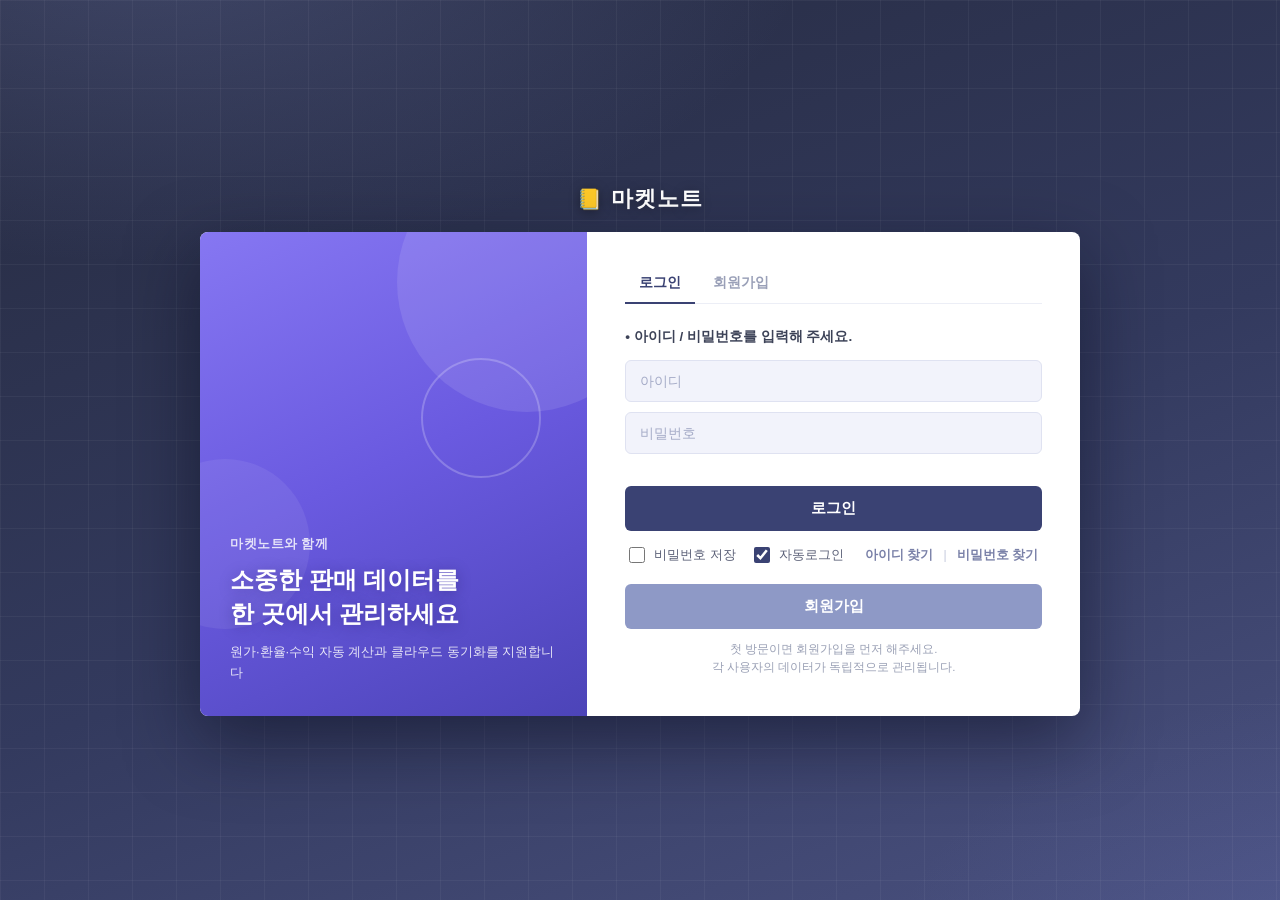
==== index.html @ 2ce8c809 "design" ====
<!DOCTYPE html>
<html lang="ko" data-page-node-id="ZQ2ZC2sznBDTqWMZyW7B3B">
<head data-page-node-id="mxQhY9oW5M2GOIPa2a64fN">
<meta charset="UTF-8" data-page-node-id="0v7MUq6cu8WHig6S7IopkI" />
<meta name="viewport" content="width=device-width, initial-scale=1.0" data-page-node-id="wFxr1AGkyZmHjtTdDDCerX" />
<meta http-equiv="Cache-Control" content="no-cache, no-store, must-revalidate" data-page-node-id="K35sEYmCVxrzssW1EXlL3O" />
<meta http-equiv="Pragma" content="no-cache" data-page-node-id="aBznbCrJpTBxaoHFnDPARS" />
<meta http-equiv="Expires" content="0" data-page-node-id="PNsrYHymvL1FYHz4edykXU" />
<title>마켓노트</title>
<link rel="icon" type="image/x-icon" href="favicon.ico?v=40" data-page-node-id="HVSgft44np93BhsjlEuhKN" />
<link rel="icon" type="image/png" sizes="32x32" href="favicon-32.png?v=40" data-page-node-id="X2STdLiyThz84iKu2xQ686" />
<link rel="icon" type="image/png" sizes="16x16" href="favicon-16.png?v=40" data-page-node-id="UD98W6nXIUmDHCYrpfHZq1" />
<link rel="apple-touch-icon" href="apple-touch-icon.png?v=40" data-page-node-id="KNtpu1cUJDw8F4L6KJoWU2" />
<link rel="stylesheet" href="css/base.css?v=46" data-page-node-id="VOoeeX6qVHClaG1wG2rrwB" />
<link rel="stylesheet" href="css/card-features.css?v=42" data-page-node-id="aYxDRztzOf4hUrnRj9F6yv" />
<link rel="stylesheet" href="css/auth.css?v=41" data-page-node-id="F60zfZG0WJIiHyWgzpHn1S" />
</head>
<body class="app-hidden" data-page-node-id="wASRtpXfzaFArHBFrLer7W">

<!-- 인증 오버레이 (로그인/회원가입) -->
<div id="auth-overlay" class="auth-overlay" data-page-node-id="uELeiLLh8MXaTkXsU7C2LA">
  <div class="auth-brand" data-page-node-id="zn7bZaOkLlW8PMajAX7YRn"><span class="auth-brand-icon" data-page-node-id="51LHaB7fLVB7vzEBFawtat">📒</span>마켓노트</div>
  <div class="auth-card" id="auth-card" data-page-node-id="gxMF6V9dUw3M6U2S2saeT7">
    <!-- 좌측 비주얼 패널 (장식용) -->
    <div class="auth-visual" aria-hidden="true" data-page-node-id="E1bxxCbDmavFVw4wpEjjPK">
      <div class="auth-visual-ring" data-page-node-id="ou2CkFvDovDApEeWAif8JI"></div>
      <div class="auth-visual-copy" data-page-node-id="bhCFEZymQ1H9QUeJtFjF7z">
        <p class="auth-visual-kicker" data-page-node-id="pd7D9HO2hI85C8E81molA3">마켓노트와 함께</p>
        <p class="auth-visual-title" data-page-node-id="83adwMwb56FJXMpXcYX55v">소중한 판매 데이터를<br  data-page-node-id="UJqaBTvyE2rA1ZBFPkXYYo"/>한 곳에서 관리하세요</p>
        <p class="auth-visual-sub" data-page-node-id="g6ZUbNSDGYrZzXlpu83Svv">원가·환율·수익 자동 계산과 클라우드 동기화를 지원합니다</p>
      </div>
    </div>
    <!-- 우측 폼 패널 -->
    <div class="auth-panel" data-page-node-id="50f0AzEnZEt8mqcSuTHvjE">
    <div class="auth-tabs" data-page-node-id="GKaOYteUFgSDVYka3MZRH7">
      <button type="button" class="auth-tab active" data-mode="login" data-page-node-id="RwwdNWSkacmPYvDsC8XgSB">로그인</button>
      <button type="button" class="auth-tab" data-mode="register" data-page-node-id="WNDvsFiWEDKQldzUE8hZT2">회원가입</button>
    </div>

    <!-- 회원가입 3단계 스텝퍼 -->
    <div class="auth-stepper hidden" id="auth-stepper" data-page-node-id="HIl0YwB2v03NHJzP1FdfLv">
      <div class="stepper-item" data-step="1" data-page-node-id="sHPEq4aLD30ZR683IVM7jW">
        <div class="stepper-circle" data-page-node-id="XTxDhg63ltoPEXjVDoBkGO">1</div>
        <div class="stepper-label" data-page-node-id="DkvEsKbcwGxwsiApQZSEXE">약관동의</div>
      </div>
      <div class="stepper-arrow" data-page-node-id="AZ1OYLVHCEUVZBP0cinPYp">›</div>
      <div class="stepper-item" data-step="2" data-page-node-id="BH7Uog0kCkoTzlKLATU5Xd">
        <div class="stepper-circle" data-page-node-id="zVlEbLDw9dRCgG5usfQlRo">2</div>
        <div class="stepper-label" data-page-node-id="AKqEZfzm2lzmpRiRNi1PDY">회원정보</div>
      </div>
      <div class="stepper-arrow" data-page-node-id="8EsMe9FMduJh7ctJxztd33">›</div>
      <div class="stepper-item" data-step="3" data-page-node-id="BfZ29DIfT6F5t1NcX8ltGl">
        <div class="stepper-circle" data-page-node-id="QYYRqiuXaifokYKDs6JThH">3</div>
        <div class="stepper-label" data-page-node-id="YxA7KTmNnTgM5IMCkKb3ng">가입완료</div>
      </div>
    </div>

    <form id="auth-form" data-page-node-id="HlK2KW58d6GftA50Wn53E6">
      <!-- ====== Login: 로그인 폼 (로그인 모드 전용) ====== -->
      <div class="auth-step" id="auth-login-step" data-page-node-id="LaGU94vTlxhtIjzkh3Vow0">
        <p class="auth-headline" data-page-node-id="SFbckLiPROmeX06kO5LOt2">• 아이디 / 비밀번호를 입력해 주세요.</p>
        <div class="auth-field" data-page-node-id="O4iEctbll7sSZ65jExcuol">
          <label for="auth-username" data-page-node-id="zXH0U2YQka4y1R1qBw3weY">아이디</label>
          <input type="text" id="auth-username" placeholder="아이디" autocomplete="username" data-page-node-id="DMY2I7rZkE2IwOPjm1ig0e" />
        </div>
        <div class="auth-field" data-page-node-id="DUvS279ysIsj4Dihju5C8I">
          <label for="auth-password" data-page-node-id="4B9lWsJBGSERGVkWV6QQTX">비밀번호</label>
          <input type="password" id="auth-password" placeholder="비밀번호" autocomplete="current-password" data-page-node-id="lNyB1AoIrA7gRZ47pafWJS" />
        </div>
        <p class="auth-error" id="auth-error" data-page-node-id="n67pKSDZjSN2QP44tmNxam"></p>
        <button type="submit" class="btn-auth-submit" id="auth-submit" data-page-node-id="RvoDQaY6mm9a4tbFpMmPEo">로그인</button>
        <div class="auth-options-row" data-page-node-id="AF6wE9LayDzqCoOwxxNhlW">
          <div class="auth-options" id="auth-options" data-page-node-id="oE6xecE8pg0B5OogbFYYWv">
            <label class="auth-checkbox" data-page-node-id="xf64QY2JRxHCyDWutAuffh">
              <input type="checkbox" id="auth-save-pw" data-page-node-id="mdXaqwiO3MkFLGKh9S2apx" />
              <span data-page-node-id="XuyrPv2QFs8SZ1Y1HhaQBR">비밀번호 저장</span>
            </label>
            <label class="auth-checkbox" data-page-node-id="TgvPmYbkj9gUcBW3EZB5Zo">
              <input type="checkbox" id="auth-auto-login" data-page-node-id="GMW3jgNXtuQ9Qro1QVWpQJ" />
              <span data-page-node-id="TBDgYXKSBc3j4SRnVohkqN">자동로그인</span>
            </label>
          </div>
          <div class="auth-links" id="auth-links" data-page-node-id="11Q9UMmUXLP1LsExMPaDPD">
            <button type="button" class="auth-link" id="link-find-id" data-page-node-id="xdaEeQyMeuqCL9io9k6U6n">아이디 찾기</button>
            <span class="auth-link-sep" data-page-node-id="cCdIxhebFCDUGaf2vga45Z">|</span>
            <button type="button" class="auth-link" id="link-find-pw" data-page-node-id="Q3g8WjMQlMqxHks0bTf0Kh">비밀번호 찾기</button>
          </div>
        </div>
        <button type="button" class="btn-signup" id="auth-goto-register" data-page-node-id="RsGR0wZc4C8tWfHS83U3pB">회원가입</button>
        <p class="auth-hint" data-page-node-id="1cqrtSJvnk1ZA65D4MfATu">첫 방문이면 회원가입을 먼저 해주세요.<br  data-page-node-id="22p1aBmGhHfY23PD6OZN3i"/>각 사용자의 데이터가 독립적으로 관리됩니다.</p>
      </div>

      <!-- ====== Step 1: 약관 동의 (회원가입 모드 전용) ====== -->
      <div class="auth-step hidden" id="auth-step-1" data-page-node-id="GWr6E1BsHLPCIYl7Cctpre">
        <!-- 전체 동의 -->
        <label class="terms-row terms-all" data-page-node-id="xLUCU7cRsrLEg1Uhpj9woN">
          <input type="checkbox" id="terms-agree-all" data-page-node-id="JNfl2hZmmwNifGfXlZ82lJ" />
          <span class="terms-title" data-page-node-id="JzQFz9SaIxKdyQJmpoY9Gy"><strong data-page-node-id="FFGeK1af9zOTwjsOwklQ7v">전체 동의</strong></span>
        </label>
        <p class="terms-hint" data-page-node-id="hBJyTt2AmphXm7trUl2u9Y">이용약관 동의(필수), 개인정보수집 및 이용 동의(필수), 마케팅 정보 수신 이용 동의(선택)</p>

        <div class="terms-divider" data-page-node-id="tTWVzJNSkBXGt7ZEpCQVcg"></div>

        <!-- [필수] 서비스 이용약관 -->
        <div class="terms-block" data-page-node-id="LODxXx6zALJAFdBCrOc40k">
          <label class="terms-row" data-page-node-id="b9I3VYFtVTYstkVi7L7LbB">
            <input type="checkbox" class="terms-cb" id="terms-service" data-required="1" data-page-node-id="vxQiNjkjWcokXR0XO3GSFF" />
            <span class="terms-title" data-page-node-id="p8nvNQpipl6GGOZX2y0XKS">[필수] <strong data-page-node-id="IAoMBdKW4UyR4bXOGBSFZB">서비스 이용약관</strong></span>
          </label>
          <div class="terms-box" id="terms-box-service" data-page-node-id="5utgjiCR1CrVpe2ADmyLuy"></div>
        </div>

        <!-- [필수] 개인정보 수집 및 이용 동의 -->
        <div class="terms-block" data-page-node-id="blTpcDinGdeQuhBgk6zrBW">
          <label class="terms-row" data-page-node-id="a7IBnK40ZzjIh0KCMlJ1GI">
            <input type="checkbox" class="terms-cb" id="terms-privacy" data-required="1" data-page-node-id="3wjeLEMgmcKGRpQs4GlDdz" />
            <span class="terms-title" data-page-node-id="iv31YjPvgYRrJpjqwccT9b">[필수] <strong data-page-node-id="aTe3xkZDO3JEGfrvSME4Bg">개인정보 수집 및 이용 동의</strong></span>
          </label>
          <div class="terms-box" id="terms-box-privacy" data-page-node-id="KdPpAwZOJjH1ql6qF47nOm"></div>
        </div>

        <!-- [선택] 마케팅 정보 수신 이용 동의 -->
        <div class="terms-block" data-page-node-id="orxzoIBdPtSNiVBQstz13X">
          <label class="terms-row" data-page-node-id="O0ORtNSHsmrKqwKQjjKgn3">
            <input type="checkbox" class="terms-cb" id="terms-marketing" data-page-node-id="6905cnq0Oj9r8BGRauoA2k" />
            <span class="terms-title" data-page-node-id="gfNpSdIzevSRn2Yb6VWJu4">[선택] <strong data-page-node-id="11GxaKVFnyooAepgLTzHhR">마케팅 정보 수신 이용 동의</strong></span>
          </label>
          <div class="terms-box" id="terms-box-marketing" data-page-node-id="IJ4RAF6ZJNdCK1FeJelyc8"></div>
        </div>

        <p class="auth-error" id="auth-error" data-page-node-id="evcARIos9715CmUqwCYUQ8"></p>
        <div class="step-actions" data-page-node-id="DssL7ycEJ0VcHQePDiMzEU">
          <button type="button" class="btn btn-cancel" id="auth-cancel-step1" data-page-node-id="tNDJM5IhHilYZ3QDA9M1qh">취소</button>
          <button type="button" class="btn btn-confirm" id="auth-next-step" disabled data-page-node-id="VvEpWJ6rdhBmctVEo76eu8">다음</button>
        </div>
      </div>

      <!-- ====== Step 2: 회원 정보 입력 ====== -->
      <div class="auth-step hidden" id="auth-step-2" data-page-node-id="oqfNgBCdOQVAHsBiMeIP0S">
        <div class="auth-field" id="reg-name-field" data-page-node-id="bdOZY3iewGhUQhrlI8XDRs">
          <label for="reg-name" data-page-node-id="jsyHBI2hUV1A6DdX2uPvE1">이름</label>
          <input type="text" id="reg-name" placeholder="실명 입력" autocomplete="name" maxlength="20" data-page-node-id="ZcXegejQ0Aec2Mbv1g4Efy" />
        </div>
        <div class="auth-field" data-page-node-id="I4iI9CIXRsLr3pbK09TkYZ">
          <label for="reg-username" data-page-node-id="Y5ed1pGxWhHmDuE93G9BPf">아이디</label>
          <input type="text" id="reg-username" placeholder="3~20자 영문/숫자" autocomplete="username" data-page-node-id="RDEQz2gyeBpCz7Wddy6gNL" />
        </div>
        <div class="auth-field" data-page-node-id="lDbpjBJ6SNpdToivIv87pz">
          <label for="reg-password" data-page-node-id="6cuIEFdZZeit8qKwegiA0q">비밀번호</label>
          <input type="password" id="reg-password" placeholder="6자 이상" autocomplete="new-password" data-page-node-id="rZl2d1LKVPJW5reArq6pBu" />
        </div>
        <div class="auth-field" id="reg-confirm-field" data-page-node-id="O63PT6ASPlfGmHFqBVY9BO">
          <label for="reg-password-confirm" data-page-node-id="bq2CCDWrJ74KUk8A6V39Bs">비밀번호 확인</label>
          <input type="password" id="reg-password-confirm" placeholder="비밀번호 재입력" autocomplete="new-password" data-page-node-id="bl3g8js023F1Be84LLlYEM" />
        </div>
        <div class="auth-field" id="reg-email-field" data-page-node-id="gP1tmgw2wDiwgea5ZfD6Zt">
          <label for="reg-email" data-page-node-id="ZRxXuJPr69bpu4DziSkcn2">이메일</label>
          <input type="email" id="reg-email" placeholder="example@email.com" autocomplete="email" data-page-node-id="OEryQj8mEmr88hgSxrOLfQ" />
        </div>
        <p class="auth-error" id="reg-error" data-page-node-id="d3nUHVbnGm7FkKnB8eaEgK"></p>
        <div class="step-actions" data-page-node-id="ZKZuYFqHx36eOLVi1CGxHd">
          <button type="button" class="btn btn-cancel" id="auth-prev-step" data-page-node-id="bhFGtHZ9z0ERnp2Wge1IEY">이전</button>
          <button type="submit" class="btn-auth-submit" id="reg-submit" data-page-node-id="PWe5214pZQfAeDARrcNjJj">회원가입</button>
        </div>
      </div>

      <!-- ====== Step 3: 가입 완료 ====== -->
      <div class="auth-step hidden" id="auth-step-3" data-page-node-id="gNJVOYMjc5ckthA2bIj2eD">
        <div class="register-done" data-page-node-id="TsuoG4iGbIE7qB54ypK1q1">
          <div class="register-done-icon" data-page-node-id="5eP0DakC5xylG3Wk1FZyoc">✅</div>
          <p class="register-done-title" data-page-node-id="RzJWYthqnJFba3Rjqgq9r0">회원가입이 완료되었습니다</p>
          <p class="register-done-meta" id="register-done-username" data-page-node-id="5hi0nqRFr0CrAdBrq4cHW8"></p>
        </div>
        <div class="step-actions" data-page-node-id="cNQxJO9HmtQnzbTSu6uiDz">
          <button type="button" class="btn btn-confirm" id="auth-done" data-page-node-id="KasUAl3O2DmlHaqj0AbTSq">로그인하러 가기</button>
        </div>
      </div>
    </form>
    </div>
  </div>
</div>

<header class="topbar" data-page-node-id="V4DDAPKO7SJTPGVHKu5ZWP">
  <div class="menu-wrapper" data-page-node-id="2P1zB7gzLDubPdFmk7jBbY">
    <button type="button" id="btn-menu" class="btn-menu" title="메뉴 열기" data-page-node-id="rllPDYMZdxpiyGmToZNEM9">메뉴</button>
    <nav class="dropdown" id="menu-dropdown" aria-label="주 메뉴" data-page-node-id="jocrXWYCmEFPOTk3zRPhcT">
      <!-- 메뉴 항목은 js/menu.js에서 동적 생성 -->
    </nav>
  </div>
  <div class="title" data-page-node-id="FZeo5mFzXa8K8fXFBl5Dpe">마켓노트</div>
    <div class="topbar-tools" id="topbar-tools" data-page-node-id="vJAIIaXZuXp2xw8jC7oT3b">
    <button class="btn btn-toggle-all" id="btn-toggle-all" data-action="collapse" title="모든 카드 상세 정보 숨기기" data-page-node-id="dkeEsZ1ur35zqQfDCm5gZ1">전체 숨기기</button>
    <button
      class="btn btn-rate-bulk"
      id="btn-rate-bulk"
      title="모든 카드의 환율을 한 번에 수정"
      style="background-color:#0d9488 !important; color:#ffffff !important; border:1px solid #064e3b !important; padding:4px 8px !important; margin:0 2px !important; border-radius:6px !important; font-weight:600 !important; font-size:11px !important; display:inline-block !important; visibility:visible !important; opacity:1 !important; cursor:pointer !important; box-shadow:0 1px 3px rgba(13,148,136,0.3) !important;" data-page-node-id="H2IMnR3zulFCpNJSxDS4je"
    >💱 환율 일괄수정</button>
    <button
      class="btn btn-percent-bulk"
      id="btn-percent-bulk"
      title="모든 카드의 퍼센트를 한 번에 수정"
      style="background-color:#6366f1 !important; color:#ffffff !important; border:1px solid #4338ca !important; padding:4px 8px !important; margin:0 2px !important; border-radius:6px !important; font-weight:600 !important; font-size:11px !important; display:inline-block !important; visibility:visible !important; opacity:1 !important; cursor:pointer !important; box-shadow:0 1px 3px rgba(99,102,241,0.3) !important;" data-page-node-id="bS8O0Ga5mR4V9kpjjGAO0B"
    >📊 퍼센트 일괄수정</button>

    <button class="btn btn-cloud-sync" id="btn-cloud-sync" title="동기화" data-page-node-id="BwICuDjnQ4MCrrAg8BGfsL">☁️</button>
  </div>
  <div class="search-box" id="search-box" data-page-node-id="uNAu5iH4n3Bnjct9elNeQL">
    <span class="icon" data-page-node-id="1FPhEINobRUjECKQguZy5d">🔍</span>
    <input type="text" id="search-input" autocomplete="off" placeholder="상품명, 옵션, 코드, 링크, 가격 등 전체" data-page-node-id="PzgBqkmatotMjQrLJ3r1wE" />
    <button class="clear" id="search-clear" title="검색어 지우기" data-page-node-id="yBKhZUVq8sqnMWgBjH6wBK">×</button>
    <span class="count" id="search-count" data-page-node-id="YQFWuaSU1URmurGbJBIL7d"></span>
  </div>
  <div class="actions" data-page-node-id="ZLuwE8pEMxtNQUqmludtY6">
    <div class="all-json-dropdown-wrapper" id="all-json-dropdown-wrapper" data-page-node-id="1QKmIAwxc0UvwGVoj2u2Cu">
      <button id="btn-all-json" class="btn btn-all-json" title="전체 JSON 메뉴" type="button" data-page-node-id="RGzDzVJDTSNWhMvPCHFuTX">전체JSON</button>
      <div class="all-json-dropdown" id="all-json-dropdown" data-page-node-id="dBMtesx9f0GYoj3UVsn3NB">
        <button type="button" id="btn-export-all" title="전체 데이터 내보내기" data-page-node-id="c9dsA1AGX4g9gFB5D8wxwG">전체내보내기</button>
        <button type="button" id="btn-import-all" title="전체 데이터 가져오기" data-page-node-id="19EX7fQaKdB00uQ1n8tHQJ">전체가져오기</button>
      </div>
    </div>
    <div class="json-dropdown-wrapper" id="json-dropdown-wrapper" data-page-node-id="S5peNl7qi3K7GfgeevQy0v">
      <button id="btn-json" class="btn btn-json" title="JSON 메뉴" type="button" data-page-node-id="CSKWFkwcJxJiZHZuTnixn5">JSON</button>
      <div class="json-dropdown" id="json-dropdown" data-page-node-id="bimJEJ3ofseBMeNnSYxlUG">
        <button type="button" id="btn-export" title="데이터 내보내기" data-page-node-id="lAGDhnxWIGICtH8YEBUfYi">내보내기</button>
        <button type="button" id="btn-import" title="데이터 가져오기" data-page-node-id="LtDmBim1HtEp9TB0sn01tZ">가져오기</button>
      </div>
    </div>
    <div class="excel-dropdown-wrapper" id="excel-dropdown-wrapper" data-page-node-id="AEwLJOBVoqJA2hBIriuKgM">
      <button id="btn-excel" class="btn btn-excel" title="Excel 메뉴" type="button" data-page-node-id="usXBRDuf1JqLdl3M30K0qK">Excel</button>
      <div class="excel-dropdown" id="excel-dropdown" data-page-node-id="tCYQOpMk64wyS232wn7KTy">
        <button type="button" id="btn-csv-template" title="엑셀 템플릿 다운로드" data-page-node-id="DzdmheqR90XHGRpRyxyLB0">엑셀 템플릿</button>
        <button type="button" id="btn-csv-import" title="엑셀 파일 가져오기" data-page-node-id="TAcJmojTBXzJRsp24Ocqda">엑셀 가져오기</button>
      </div>
    </div>
    <button id="btn-inbound-data" class="btn btn-inbound" title="체크한 제품의 입고데이터 엑셀 다운로드" type="button" data-page-node-id="RhwsbAnEIGOFU9CRYeMn9W">입고데이터</button>
    <button id="btn-clear" title="전체 삭제" data-page-node-id="cuwGpcOnS9PRtaGO5spe1T">전체삭제</button>
  </div>
  <div class="user-area" id="user-area" data-page-node-id="rjLhDmoFX99v5WCdJzSAkK">
    <a href="admin.html" id="admin-link" class="admin-link" style="display:none;" title="관리자 패널" data-page-node-id="wokPdQPJ4NARuIZgm38mei">🔧 관리</a>
    <button type="button" class="user-badge user-badge-btn" id="user-badge" title="비밀번호 변경" data-page-node-id="5lGuP71d2Fm4H9WmqfC9v2"></button>
    <button class="btn-logout" id="btn-logout" title="로그아웃" data-page-node-id="tOTdqIRnphqtK4HfwaANtW">로그아웃</button>
  </div>
  <input type="file" id="import-input" accept="application/json" style="display:none" data-page-node-id="a13UCy2R2qRkuGZjzpvk9o" />
  <input type="file" id="import-all-input" accept="application/json" style="display:none" data-page-node-id="i6KVSjRrHmutQEWN7aeLiW" />
  <input type="file" id="csv-import-input" accept=".csv,text/csv" style="display:none" data-page-node-id="Xj9l2q4DL6up9M478DQa1Q" />
</header>

<main class="container" data-page-node-id="vcn86vFaut8OF91DrOaAaR">
  <div id="board" class="columns" data-page-node-id="689TTN7ecxOMzj2yKnvBg1"></div>
</main>

<!-- 원산지 자동완성 후보 (카드 헤더 원산지 입력창에서 사용) -->
<datalist id="origin-suggestions" data-page-node-id="ArzDd3Z0U0b20XpD3yeiLk">
  <option value="중국" data-page-node-id="BSrzEVwl6f1RBdskHDTx78"></option>
  <option value="일본" data-page-node-id="D0XPKrb2aX6arJrnV6ls6k"></option>
  <option value="태국" data-page-node-id="iTCflHZyzzJOCD6csEQ2OJ"></option>
  <option value="베트남" data-page-node-id="FT1V5FUC5Aoa8wtGDYToiY"></option>
</datalist>

<!-- 확인 모달 -->
<div class="modal-backdrop" id="modal" data-page-node-id="5ALBSejG2JwMv8Bt7lY8sb">
  <div class="modal" data-page-node-id="WPSso7MJIsmsTt9PFAfFr7">
    <h3 id="modal-title" data-page-node-id="tcNdN3yl7tICt5CYfTbSVY">삭제 확인</h3>
    <p id="modal-text" data-page-node-id="ZIYNy0gSbu43HBzQXF0LB9"></p>
    <div class="modal-actions" data-page-node-id="MQSh8Bmg9jO4E44jm43WQF">
      <button class="btn btn-cancel" id="modal-cancel" data-page-node-id="kmkQUSpENcFLztWWf3M2Zm">취소</button>
      <button class="btn btn-confirm-danger" id="modal-confirm" data-page-node-id="zbZEGqJXYgQxe3AVTTzjji">삭제</button>
    </div>
  </div>
</div>

<!-- 환율 일괄 수정 모달 -->
<div class="modal-backdrop" id="rate-bulk-modal" data-page-node-id="50uRxfEvo4OiYKGYn57ag1">
  <div class="modal modal-rate-bulk" data-page-node-id="aKfCsk1EwvBfXzPMogKBeq">
    <h3 id="rate-bulk-title" data-page-node-id="PL5VghvBraiPzSTZfeVVuV">환율 일괄 수정</h3>
    <p class="modal-desc" data-page-node-id="UCF9d3d7lBla0HUnjl5m1e">모든 카드의 환율을 한 번에 수정할 수 있어요.</p>

    <div class="rate-bulk-section" data-page-node-id="cAwCTEB0jkA62XiuCpiUAY">
      <div class="rate-bulk-mode" data-page-node-id="GlVoh21hTL4ldca1JF6Xnb">
        <label class="rate-bulk-radio" data-page-node-id="muG62EYI7YaMlRPoYkMgya">
          <input type="radio" name="rate-mode" value="absolute" checked data-page-node-id="DGVhY1Xc0tE7o8GJFeCSDR" />
          <span data-page-node-id="xYLWmWzNk4RoO3eav9d7o8">모든 환율을 같은 값으로 설정</span>
        </label>
        <label class="rate-bulk-radio" data-page-node-id="nCYQbq5w1knZRFEG8J5eO6">
          <input type="radio" name="rate-mode" value="multiplier" data-page-node-id="uDgoyoxrVESmqins1pkZXx" />
          <span data-page-node-id="mQeDNAdagdHZIvCQ2YCznj">모든 환율에 같은 비율(배수) 적용</span>
        </label>
      </div>

      <div class="rate-bulk-input-wrap" id="rate-input-absolute" data-page-node-id="IhvpdHCXqYrHOfwX4GyZE9">
        <label data-page-node-id="ngV4ZawBcLDkI3zO0EAM0a">새 환율 값 (₩)</label>
        <input type="number" id="rate-bulk-absolute" placeholder="예: 215" step="any" data-page-node-id="0TomsHF8gL9s0Pmy497Ax4" />
      </div>

      <div class="rate-bulk-input-wrap hidden" id="rate-input-multiplier" data-page-node-id="PoUEVPWGINEfODpJpI9422">
        <label data-page-node-id="EAahlURdfH7hu7QTgGdS1g">곱할 비율 (1.0 = 그대로, 1.05 = 5% 인상)</label>
        <input type="number" id="rate-bulk-multiplier" placeholder="예: 1.05" step="any" data-page-node-id="33rVCmxaVQKU8Khy0C2EtA" />
      </div>

      <div class="rate-bulk-scope" data-page-node-id="G1DI9P9aZnvjFF2pEYtEln">
        <label data-page-node-id="2lTetqMUakJD86pHhuDqsz">적용 범위</label>
        <select id="rate-bulk-scope" data-page-node-id="LsFDYreSfAevQDkBRwcpEZ">
          <option value="all" data-page-node-id="r41cmT7HEnWh6QqGnIlV5S">모든 카드</option>
          <option value="filled" data-page-node-id="ZZ5mFLzJVKcbZ3nJe3QBbp">환율이 입력된 카드만</option>
          <option value="empty" data-page-node-id="ozT9EOeIovwcN5XbT9TArS">환율이 비어있는 카드만</option>
        </select>
      </div>

      <div class="rate-bulk-preview" id="rate-bulk-preview" data-page-node-id="zfDURGEEIKZ28NBBNBplWE">
        <div class="preview-row" data-page-node-id="vWVpGoxf5tRXvKPvgb7oOv"><span data-page-node-id="vUQjs50QwpVF3vJ0vFLA9L">변경 대상</span><strong id="preview-count" data-page-node-id="G7LeDeweeI1hgfUCsrDgdD">0개</strong></div>
        <div class="preview-row" data-page-node-id="sbCgAzF8PDL3xlh9glVARV"><span data-page-node-id="85r7fr6BO8bjgWqZv1YDiy">변경 전 평균</span><strong id="preview-before" data-page-node-id="ATXiCFjksHjEeMwI4WA6l9">-</strong></div>
        <div class="preview-row" data-page-node-id="euxWSupxqV79apQSTWaCMv"><span data-page-node-id="ZGuCjbmfZsQYcECyWgYBGv">변경 후 평균</span><strong id="preview-after" data-page-node-id="k4nBdj2wWodenzvhOkpKBF">-</strong></div>
      </div>
    </div>

    <div class="modal-actions" data-page-node-id="BIIpJvDxzzX1iweHMFfzDa">
      <button class="btn btn-cancel" id="rate-bulk-cancel" data-page-node-id="ESvQ5J2yNIIgSlA11hhOno">취소</button>
      <button class="btn btn-confirm" id="rate-bulk-apply" data-page-node-id="FUcqcJ3JuQxAQztvrOA68k">적용</button>
    </div>
  </div>
</div>

<!-- 퍼센트 일괄 수정 모달 -->
<div class="modal-backdrop" id="percent-bulk-modal" data-page-node-id="Srljz3RQqT24BH8uhkLpD1">
  <div class="modal modal-rate-bulk" data-page-node-id="U6saumQMPtAlX6MHl5aKDm">
    <h3 id="percent-bulk-title" data-page-node-id="UfB87SubRsiVHFTEFDbG9g">퍼센트 일괄 수정</h3>
    <p class="modal-desc" data-page-node-id="jy8kEC0Mj2GXrMbMoFB8fg">모든 카드의 퍼센트를 한 번에 수정할 수 있어요.</p>

    <div class="rate-bulk-section" data-page-node-id="ZCVplbv1iZ8hhxQbTdRC5x">
      <div class="rate-bulk-mode" data-page-node-id="7yA8EhKCAAVouVrMKhLMVy">
        <label class="rate-bulk-radio" data-page-node-id="6A145DqNZCaj849QBAbnXq">
          <input type="radio" name="pct-mode" value="absolute" checked data-page-node-id="eli6e9vtpmoxXKn6WWCtEp" />
          <span data-page-node-id="G5ArM3LjxEKMYavX6yEfjd">모든 퍼센트를 같은 값으로 설정</span>
        </label>
        <label class="rate-bulk-radio" data-page-node-id="f4lM1KdSG2iLnLXTZvcr6Y">
          <input type="radio" name="pct-mode" value="multiplier" data-page-node-id="KCCgHodIOLiOpClxL8CDtL" />
          <span data-page-node-id="fSaOmebJgw8TCJQ551ndE8">모든 퍼센트에 같은 비율(배수) 적용</span>
        </label>
      </div>

      <div class="rate-bulk-input-wrap" id="pct-input-absolute" data-page-node-id="17t7HhKL2IRyJVJFL2oYpi">
        <label data-page-node-id="QGCC2kCL2cmJOa1MzdHSTx">새 퍼센트 값 (예: 0.16)</label>
        <input type="number" id="percent-bulk-absolute" placeholder="예: 0.16" step="any" data-page-node-id="PFY9D8v6CcaNhBMVWjHLR3" />
      </div>

      <div class="rate-bulk-input-wrap hidden" id="pct-input-multiplier" data-page-node-id="vWrv5nMKbz7pGD5x5lTYum">
        <label data-page-node-id="WxEL4hraXwqP5rjbk4q9mY">곱할 비율 (1.0 = 그대로, 1.1 = 10% 인상)</label>
        <input type="number" id="percent-bulk-multiplier" placeholder="예: 1.1" step="any" data-page-node-id="5m5iWDDIPLB3xxWOFAz4ET" />
      </div>

      <div class="rate-bulk-scope" data-page-node-id="ZnjIHMriq96qsE9HWMPAba">
        <label data-page-node-id="jKWBxUQtAsiRGFl0p2nNE6">적용 범위</label>
        <select id="percent-bulk-scope" data-page-node-id="Fzqm931dDcQdTDDzq07Ro9">
          <option value="all" data-page-node-id="WOTaxtEI6E8BbGJUBpGCzm">모든 카드</option>
          <option value="filled" data-page-node-id="iDRrrsHBlNXVokNvzWfxtm">퍼센트가 입력된 카드만</option>
          <option value="empty" data-page-node-id="m6T1bT4B8MHQLfzsmadpxK">퍼센트가 비어있는 카드만</option>
        </select>
      </div>

      <div class="rate-bulk-preview" id="percent-bulk-preview" data-page-node-id="a5vhgQDi2bxftEpsU30KaL">
        <div class="preview-row" data-page-node-id="tDho18CAQhM8FDf8ZsHzBa"><span data-page-node-id="SV7WI0wKz50mQHuutxA4yi">변경 대상</span><strong id="pct-preview-count" data-page-node-id="aM4JnGfkgsXWtDI2S0D0We">0개</strong></div>
        <div class="preview-row" data-page-node-id="MAyyN8FjD0RnFPSViOgsFO"><span data-page-node-id="MxMVzj5xlhkvbPjHMge3T6">변경 전 평균</span><strong id="pct-preview-before" data-page-node-id="XHoesdGl7Q81H3cfvzecw7">-</strong></div>
        <div class="preview-row" data-page-node-id="j64kgeINi31xUShP2eAYlE"><span data-page-node-id="ddF5uq5XvXgKy7Q5J3Odug">변경 후 평균</span><strong id="pct-preview-after" data-page-node-id="rxM3m2pGHC1LefXeTValO1">-</strong></div>
      </div>
    </div>

    <div class="modal-actions" data-page-node-id="d550lFJBYlnd0Ek4C93Z9K">
      <button class="btn btn-cancel" id="percent-bulk-cancel" data-page-node-id="z2XIFycl1tUKh1vgCkGRjb">취소</button>
      <button class="btn btn-confirm" id="percent-bulk-apply" data-page-node-id="dBLpajAO918Hfx6irQV67q">적용</button>
    </div>
  </div>
</div>

<!-- 토스트 -->
<div class="toast" id="toast" data-page-node-id="YzNdCb3Vm88VYJDCfia4HU"></div>

<!-- 아이디 찾기 모달 -->
<div class="modal-backdrop" id="find-id-modal" data-page-node-id="nuM4qjEJB2c6fjEv3BlFxd">
  <div class="modal modal-find" data-page-node-id="lEPCTUIjpy4KitqJxk5Fl4">
    <h3 id="find-id-title" data-page-node-id="CQFwLkvfKrfbGGCelrgzx1">🔍 아이디 찾기</h3>

    <!-- 1단계: 이름 + 이메일 입력 -->
    <div class="find-step" id="find-id-step1" data-page-node-id="7ZIFlkBaD7bHcKwl0DGr76">
      <p class="modal-desc" data-page-node-id="T8PTnbbF2BwQoFR8EXUPBv">가입 시 등록한 이름과 이메일을 입력하시면 인증번호를 보내드려요.</p>
      <div class="auth-field" data-page-node-id="6auhtIGYTMzHmsU8QVU4tx">
        <label for="find-id-name" data-page-node-id="8mzTTfJn2k4dHsHQsHPUNz">이름</label>
        <input type="text" id="find-id-name" placeholder="가입 시 등록한 이름" maxlength="20" data-page-node-id="4PRhARHGRaGSfR4nAiN8zQ" />
      </div>
      <div class="auth-field" data-page-node-id="Gdm2eLOorWGqzsqrh07Sqx">
        <label for="find-id-email" data-page-node-id="Kyj2IweGF8MBK0BxT2rwP9">이메일</label>
        <input type="email" id="find-id-email" placeholder="가입 시 등록한 이메일" data-page-node-id="ERcPnPIUyGdADo5ebj8NFq" />
      </div>
      <p class="auth-error" id="find-id-error" data-page-node-id="b4fhmjxIpbzeUiVNAZ12uA"></p>
      <div class="modal-actions" data-page-node-id="dAQebIVBZgogzoCtf3nI3E">
        <button class="btn btn-cancel" id="find-id-cancel" data-page-node-id="urfEdpidBKzaJ3WEdA6AvI">취소</button>
        <button class="btn btn-confirm" id="find-id-send" data-page-node-id="IxaKRp0X0uwUDGJfvUFJkM">인증번호 발송</button>
      </div>
    </div>

    <!-- 2단계: 인증번호 입력 -->
    <div class="find-step hidden" id="find-id-step2" data-page-node-id="3gMD3R2pO8qHTEdQP80H4V">
      <p class="modal-desc" data-page-node-id="PmTs4A5ar2lu6gEKujX0ez">이메일로 발송된 인증번호 6자리를 입력해주세요.</p>
      <div class="dev-code-hint hidden" id="find-id-dev-hint" data-page-node-id="Zj7GC3j59r64GswkXTm49h"></div>
      <div class="auth-field" data-page-node-id="AxMhLnUIGBY8DDpQ8CBSZ5">
        <label for="find-id-code" data-page-node-id="jlVKHSMfCE4EIuEjmzpUOq">인증번호</label>
        <input type="text" id="find-id-code" placeholder="6자리 숫자" maxlength="6" inputmode="numeric" pattern="[0-9]*" data-page-node-id="NzrcttPLBg8fPgxfVhRqWA" />
      </div>
      <p class="auth-error" id="find-id-error2" data-page-node-id="54iwfRkw3qDziaQaIMPHcj"></p>
      <div class="modal-actions" data-page-node-id="qipsMSPU6QgjWdhf3OT5yA">
        <button class="btn btn-cancel" id="find-id-back" data-page-node-id="OkDtpaPNxy2Mu9blSz3aiR">이전</button>
        <button class="btn btn-confirm" id="find-id-verify" data-page-node-id="37XmDn2eeg2K1Ag8U8adM9">확인</button>
      </div>
    </div>

    <!-- 3단계: 결과 -->
    <div class="find-step hidden" id="find-id-step3" data-page-node-id="3QcpmiSdxszf4QfOPtzXyO">
      <p class="find-result-label" data-page-node-id="Ww6HiA9xb4Fyc66SdBdDfG">회원님의 아이디는</p>
      <p class="find-result-value" id="find-id-result-username" data-page-node-id="XxQG0UpvJXVnl65F2xZhXE"></p>
      <p class="find-result-meta" id="find-id-result-email" data-page-node-id="yY2lbXqvex0QZRObEVLnBq"></p>
      <div class="modal-actions" data-page-node-id="LG9ldoYWdwDaGSRYBChsa2">
        <button class="btn btn-confirm" id="find-id-done" data-page-node-id="teETznRCSyyN28kbPhkqDx">로그인하러 가기</button>
      </div>
    </div>
  </div>
</div>

<!-- 비밀번호 찾기 모달 -->
<div class="modal-backdrop" id="find-pw-modal" data-page-node-id="hwzk05Ty3Rrn1ANv6Xy7If">
  <div class="modal modal-find" data-page-node-id="2C7vyoCJLPGFp2MoGnX9pO">
    <h3 id="find-pw-title" data-page-node-id="DtyDlprx5bmpXlzPQOCkqe">🔐 비밀번호 찾기</h3>

    <!-- 1단계: 이름 + 아이디 + 이메일 -->
    <div class="find-step" id="find-pw-step1" data-page-node-id="9NNSo1orM8mNj2F69gdqyj">
      <p class="modal-desc" data-page-node-id="27mNbNyGEABteXsFC9buTW">가입 시 등록한 이름, 아이디, 이메일을 입력하시면 인증번호를 보내드려요.</p>
      <div class="auth-field" data-page-node-id="aRhLYNgOL9H1rFBX1C0Rxv">
        <label for="find-pw-name" data-page-node-id="tHPOEluxrbHEPut4tFzXOK">이름</label>
        <input type="text" id="find-pw-name" placeholder="가입 시 등록한 이름" maxlength="20" data-page-node-id="YWm1FJt5ThXDyxFN9Ido98" />
      </div>
      <div class="auth-field" data-page-node-id="7JKNlkxwju62U2I0kvgBji">
        <label for="find-pw-username" data-page-node-id="ySSLHeY7ybfGIAfCjKwuZi">아이디</label>
        <input type="text" id="find-pw-username" placeholder="가입 시 등록한 아이디" data-page-node-id="AQlYYuZujXQKido3zii6ax" />
      </div>
      <div class="auth-field" data-page-node-id="YiCAwytVG2JFIenngMcKOB">
        <label for="find-pw-email" data-page-node-id="szJAMWy80POS7qI6QUzdtg">이메일</label>
        <input type="email" id="find-pw-email" placeholder="가입 시 등록한 이메일" data-page-node-id="fwhLFmn6zkKcduyIWxoQTe" />
      </div>
      <p class="auth-error" id="find-pw-error" data-page-node-id="Upw2THmJra3hiZoBHHbPBU"></p>
      <div class="modal-actions" data-page-node-id="yeoQGyCSAs6Wz6x4v1dwSd">
        <button class="btn btn-cancel" id="find-pw-cancel" data-page-node-id="jB8p9SGF8VSKUF8IB6nqzQ">취소</button>
        <button class="btn btn-confirm" id="find-pw-send" data-page-node-id="4GXFPXyPOgL6WfEp5aGxCo">인증번호 발송</button>
      </div>
    </div>

    <!-- 2단계: 인증번호 + 새 비밀번호 -->
    <div class="find-step hidden" id="find-pw-step2" data-page-node-id="nB68OslxgnVuWzdbFEHamE">
      <p class="modal-desc" data-page-node-id="LKPl338nJv61XlOzXGEHLx">이메일로 발송된 인증번호와 새로 사용할 비밀번호를 입력해주세요.</p>
      <div class="dev-code-hint hidden" id="find-pw-dev-hint" data-page-node-id="JAaGMNPHZ7nzK8tpzMbQ1p"></div>
      <div class="auth-field" data-page-node-id="xSPFMshbRkxto96WWiI5Qv">
        <label for="find-pw-code" data-page-node-id="nwL6lPmV2srRZH3JHwyC0P">인증번호</label>
        <input type="text" id="find-pw-code" placeholder="6자리 숫자" maxlength="6" inputmode="numeric" pattern="[0-9]*" data-page-node-id="GHRdSKm3XR2804SqwNTGqr" />
      </div>
      <div class="auth-field" data-page-node-id="M2xaJ9c30y31DOWEqhox3H">
        <label for="find-pw-new" data-page-node-id="WHxDGbg0ErLcndc2q8yn14">새 비밀번호</label>
        <input type="password" id="find-pw-new" placeholder="6자 이상" autocomplete="new-password" data-page-node-id="FMjgmaCd6zsZXP1UTkmlFN" />
      </div>
      <div class="auth-field" data-page-node-id="afqLLbdHfOVx5XFoYQ6mT1">
        <label for="find-pw-new-confirm" data-page-node-id="k34k5HfqFTzsjls2E39CZj">새 비밀번호 확인</label>
        <input type="password" id="find-pw-new-confirm" placeholder="비밀번호 재입력" autocomplete="new-password" data-page-node-id="lijBkJ4GbuLiDZrjPYA4rK" />
      </div>
      <p class="auth-error" id="find-pw-error2" data-page-node-id="jc61um2hkMpH8DeuL45bnW"></p>
      <div class="modal-actions" data-page-node-id="rMNo85ipqc5lko436fEMLZ">
        <button class="btn btn-cancel" id="find-pw-back" data-page-node-id="z4iaYLqv1LKrNWUnfGemzf">이전</button>
        <button class="btn btn-confirm" id="find-pw-verify" data-page-node-id="OJ5QkB5hAvb5lbjlYCDMQa">비밀번호 재설정</button>
      </div>
    </div>

    <!-- 3단계: 완료 -->
    <div class="find-step hidden" id="find-pw-step3" data-page-node-id="X2UYrlTsz9VfkWgn3YgcqO">
      <p class="find-result-icon" data-page-node-id="JNkL7kBabvbmYAkJfwoOk8">✅</p>
      <p class="find-result-label" data-page-node-id="eRGMC90YJyFLC9oxUGESCy">비밀번호가 재설정되었습니다.</p>
      <p class="find-result-meta" data-page-node-id="9alia2RIDOZLNRSpe0N1Df">새 비밀번호로 로그인해주세요.</p>
      <div class="modal-actions" data-page-node-id="be7BnhzHDDoZkDjaPRIIHb">
        <button class="btn btn-confirm" id="find-pw-done" data-page-node-id="WCkosflNX8HXJTyZpRL1zW">로그인하러 가기</button>
      </div>
    </div>
  </div>
</div>

<!-- 비밀번호 변경 모달 (로그인 상태에서 본인 아이디 클릭) -->
<div class="modal-backdrop" id="change-pw-modal" data-page-node-id="3ikmB8bfJ0HPJAz81KRjhx">
  <div class="modal modal-find" data-page-node-id="J2Lti6JjlYb8XOaH9MipSx">
    <h3 data-page-node-id="yuRXqLnt5cXrjnx56HNXxl">🔑 비밀번호 변경</h3>
    <p class="modal-desc" data-page-node-id="LwpjXOFmjea78UuUJiV6mo">현재 비밀번호와 새 비밀번호를 입력해주세요.</p>
    <div class="auth-field" data-page-node-id="YFCDO4ErGHxQt8IQVKLLlS">
      <label for="change-pw-current" data-page-node-id="G8m93tOBFWPZ6Vr4mPrc7q">현재 비밀번호</label>
      <input type="password" id="change-pw-current" placeholder="현재 비밀번호" autocomplete="current-password" data-page-node-id="wLyPINssl3trBbR7CkVW9a" />
    </div>
    <div class="auth-field" data-page-node-id="RHrAdURWDX5mjzti1ih8PL">
      <label for="change-pw-new" data-page-node-id="FdRBnwED8ToEg3ZqtG350U">새 비밀번호</label>
      <input type="password" id="change-pw-new" placeholder="6자 이상" autocomplete="new-password" data-page-node-id="t6eUS4jkURLRWOZEkZffkR" />
    </div>
    <div class="auth-field" data-page-node-id="K1mPwI3EzCgTAbtp7ruP3S">
      <label for="change-pw-confirm" data-page-node-id="Qp5yU8sJ2Zzh94qteZyneB">새 비밀번호 확인</label>
      <input type="password" id="change-pw-confirm" placeholder="비밀번호 재입력" autocomplete="new-password" data-page-node-id="31D12B8CCg8zVgFP3V1lP0" />
    </div>
    <p class="auth-error" id="change-pw-error" data-page-node-id="0t2PvhsCu80TtiASDI51q8"></p>
    <div class="modal-actions" data-page-node-id="T0WHRI7AUu73bCtqkDWljj">
      <button class="btn btn-cancel" id="change-pw-cancel" data-page-node-id="PtSCqAbSqhFFP2fnUX2gdD">취소</button>
      <button class="btn btn-confirm" id="change-pw-submit" data-page-node-id="auVprcphCC5LoFmt6AfqLP">변경하기</button>
    </div>
  </div>
</div>

<!-- 스크립트 (의존성 순서대로 로드) -->
<script src="js/config.js?v=41"></script>
<script src="js/utils.js?v=40"></script>
<script src="js/state.js?v=41"></script>
<script src="js/toast.js?v=40"></script>
<script src="js/modal.js?v=40"></script>
<script src="js/storage.js?v=40"></script>
<script src="js/photo.js?v=40"></script>
<script src="js/search.js?v=41"></script>
<script src="js/xlsx-writer.js?v=43"></script>
<script src="js/actions.js?v=42"></script>
<script src="js/card.js?v=42"></script>
<script src="js/menu.js?v=40"></script>
<script src="js/rate-bulk.js?v=40"></script>
<script src="js/percent-bulk.js?v=40"></script>
<script src="js/auth.js?v=40"></script>
<script src="js/cloud-sync.js?v=40"></script>
<script src="js/account-recovery.js?v=40"></script>
<script src="js/terms.js?v=40"></script>
<script src="js/app.js?v=40"></script>

</body>
</html>
---- css/base.css ----
/* =====================================================
   마켓노트 - 스타일시트
   ===================================================== */

:root {
  --primary: #6c5ce7;
  --primary-dark: #5a4ad1;
  --primary-light: #a29bfe;
  --bg: #f5f6fa;
  --card: #ffffff;
  --border: #e4e6ef;
  --text: #2d3436;
  --text-soft: #636e72;
  --muted: #b2bec3;
  --danger: #e74c3c;
  --danger-dark: #c0392b;
  --success: #00b894;
  --shadow-sm: 0 1px 2px rgba(0, 0, 0, 0.04);
  --shadow-md: 0 4px 12px rgba(108, 92, 231, 0.08);
  --shadow-lg: 0 10px 30px rgba(0, 0, 0, 0.12);
  --radius: 12px;
}

* { box-sizing: border-box; }

html, body {
  margin: 0;
  padding: 0;
  font-family: -apple-system, BlinkMacSystemFont, "Apple SD Gothic Neo", "Pretendard", "Malgun Gothic", "Segoe UI", Roboto, sans-serif;
  background: var(--bg);
  color: var(--text);
  -webkit-font-smoothing: antialiased;
}

/* ===== Top header ===== */
.topbar {
  position: sticky;
  top: 0;
  z-index: 50;
  background: var(--primary);
  padding: 14px 20px;
  box-shadow: var(--shadow-md);
  display: flex;
  align-items: center;
  gap: 12px;
  flex-wrap: wrap;
}

.topbar .title {
  color: #fff;
  font-weight: 700;
  font-size: 18px;
  letter-spacing: 0.2px;
  display: flex;
  align-items: center;
  gap: 8px;
  flex-shrink: 0;
}

.topbar .topbar-tools {
  display: flex;
  align-items: center;
  gap: 8px;
  flex-wrap: wrap;
  row-gap: 6px;
}

.topbar .search-box {
  flex: 1 1 240px;
  max-width: 360px;
  min-width: 180px;
  background: #fff;
  border: 1px solid var(--border);
  border-radius: var(--radius);
  padding: 8px 12px;
  display: flex;
  align-items: center;
  gap: 8px;
  box-shadow: var(--shadow-sm);
}
.topbar .search-box input::placeholder { color: var(--muted); }


.topbar .search-box input {
  flex: 1;
  border: none;
  background: transparent;
  font-size: 14px;
  color: var(--text);
  font-family: inherit;
  outline: none;
  min-width: 0;
}

.topbar .search-box .icon { color: var(--muted); font-size: 16px; flex-shrink: 0; }
.topbar .search-box .count { font-size: 12px; color: var(--text-soft); white-space: nowrap; }
.topbar .search-box .clear {
  background: none;
  border: none;
  color: var(--muted);
  font-size: 16px;
  cursor: pointer;
  padding: 4px 6px;
  border-radius: 6px;
  line-height: 1;
}
.topbar .search-box .clear:hover { background: #f0f1f5; color: var(--text); }

/* ===== Marketplace combined search-bar (legacy pages) ===== */
.topbar .search-bar {
  flex: 1;
  min-width: 240px;
  max-width: 520px;
  background: #fff;
  border: 1px solid var(--border);
  border-radius: var(--radius);
  padding: 0 10px;
  display: flex;
  align-items: center;
  align-self: center;
  gap: 8px;
  box-shadow: var(--shadow-sm);
  margin: 0;
  box-sizing: border-box;
  height: 34px;
}
.topbar .search-bar input::placeholder { color: var(--muted); }
.topbar .search-bar input {
  flex: 1;
  border: none;
  background: transparent;
  font-size: 14px;
  line-height: 1.2;
  padding: 0;
  margin: 0;
  color: var(--text);
  font-family: inherit;
  outline: none;
  min-width: 0;
}
.topbar .search-bar .icon { color: var(--muted); font-size: 16px; flex-shrink: 0; }
.topbar .search-bar .count { font-size: 12px; color: var(--text-soft); white-space: nowrap; }
.topbar .search-bar .clear {
  background: none;
  border: none;
  color: var(--muted);
  font-size: 16px;
  cursor: pointer;
  padding: 4px 6px;
  border-radius: 6px;
  line-height: 1;
}
.topbar .search-bar .clear:hover { background: #f0f1f5; color: var(--text); }
.topbar .topbar-tools .btn-toggle-all {
  background: rgba(255, 255, 255, 0.18);
  color: #fff;
  border: 1px solid rgba(255, 255, 255, 0.3);
  padding: 6px 10px;
  border-radius: 8px;
  font-size: 12px;
  font-weight: 600;
  cursor: pointer;
  transition: background 0.15s, border-color 0.15s;
  flex-shrink: 0;
}
.topbar .topbar-tools .btn-toggle-all:hover {
  background: rgba(255, 255, 255, 0.3);
  border-color: rgba(255, 255, 255, 0.45);
}


.topbar .actions {
  margin-left: auto;
  display: flex;
  gap: 8px;
  align-items: center;
}
.topbar .actions button {
  height: 38px;
  min-height: 38px;
  box-sizing: border-box;
  display: inline-flex;
  align-items: center;
  justify-content: center;
  line-height: 1;
}

.topbar button {
  background: rgba(255,255,255,0.18);
  color: #fff;
  border: 1px solid rgba(255,255,255,0.3);
  padding: 8px 14px;
  border-radius: 8px;
  font-size: 13px;
  font-weight: 600;
  cursor: pointer;
  transition: background 0.15s;
}
.topbar button:hover { background: rgba(255,255,255,0.3); }

/* 엑셀 버튼 구분 (약간 다른 배경) */
.topbar button.btn-csv {
  background: rgba(0, 184, 148, 0.25);
  border-color: rgba(0, 184, 148, 0.4);
}
.topbar button.btn-csv:hover {
  background: rgba(0, 184, 148, 0.4);
}

/* ===== Excel dropdown ===== */
.excel-dropdown-wrapper {
  position: relative;
}
.topbar button.btn-excel {
  background: rgba(0, 184, 148, 0.25);
  border-color: rgba(0, 184, 148, 0.4);
}
.topbar button.btn-excel:hover {
  background: rgba(0, 184, 148, 0.4);
}
.topbar button.btn-inbound {
  background: rgba(250, 130, 40, 0.25);
  border-color: rgba(250, 130, 40, 0.4);
}
.topbar button.btn-inbound:hover {
  background: rgba(250, 130, 40, 0.4);
}
.excel-dropdown {
  position: absolute;
  top: calc(100% + 8px);
  right: 0;
  min-width: 140px;
  background: #fff;
  border: 1px solid var(--border);
  border-radius: 10px;
  box-shadow: var(--shadow-lg);
  overflow: hidden;
  opacity: 0;
  transform: translateY(-6px);
  pointer-events: none;
  transition: opacity 0.15s, transform 0.15s;
  z-index: 60;
}
.excel-dropdown.show {
  opacity: 1;
  transform: translateY(0);
  pointer-events: auto;
}
.excel-dropdown button {
  display: block;
  width: 100%;
  text-align: left;
  padding: 12px 16px;
  background: #fff !important;
  border: none;
  border-bottom: 1px solid var(--border);
  border-radius: 0;
  color: var(--text) !important;
  font-size: 13px;
  font-weight: 600;
  cursor: pointer;
  transition: background 0.12s;
}
.excel-dropdown button:last-child { border-bottom: none; }
.excel-dropdown button:hover { background: #f5f6fa !important; }

/* ===== JSON dropdown ===== */
.json-dropdown-wrapper {
  position: relative;
}
.topbar button.btn-json {
  background: rgba(255,255,255,0.18);
  border-color: rgba(255,255,255,0.3);
}
.topbar button.btn-json:hover {
  background: rgba(255,255,255,0.3);
}
.json-dropdown {
  position: absolute;
  top: calc(100% + 8px);
  right: 0;
  min-width: 140px;
  background: #fff;
  border: 1px solid var(--border);
  border-radius: 10px;
  box-shadow: var(--shadow-lg);
  overflow: hidden;
  opacity: 0;
  transform: translateY(-6px);
  pointer-events: none;
  transition: opacity 0.15s, transform 0.15s;
  z-index: 60;
}
.json-dropdown.show {
  opacity: 1;
  transform: translateY(0);
  pointer-events: auto;
}
.json-dropdown button {
  display: block;
  width: 100%;
  text-align: left;
  padding: 12px 16px;
  background: #fff !important;
  border: none;
  border-bottom: 1px solid var(--border);
  border-radius: 0;
  color: var(--text) !important;
  font-size: 13px;
  font-weight: 600;
  cursor: pointer;
  transition: background 0.12s;
}
.json-dropdown button:last-child { border-bottom: none; }
.json-dropdown button:hover { background: #f5f6fa !important; }

/* ===== All JSON dropdown ===== */
.all-json-dropdown-wrapper {
  position: relative;
}
.topbar button.btn-all-json {
  background: rgba(255, 255, 255, 0.18);
  color: #fff;
  border: 1px solid rgba(255, 255, 255, 0.3);
}
.topbar button.btn-all-json:hover {
  background: rgba(255, 255, 255, 0.3);
  border-color: rgba(255, 255, 255, 0.45);
}
.all-json-dropdown {
  position: absolute;
  top: calc(100% + 8px);
  right: 0;
  min-width: 160px;
  background: #fff;
  border: 1px solid var(--border);
  border-radius: 10px;
  box-shadow: var(--shadow-lg);
  overflow: hidden;
  opacity: 0;
  transform: translateY(-6px);
  pointer-events: none;
  transition: opacity 0.15s, transform 0.15s;
  z-index: 60;
}
.all-json-dropdown.show {
  opacity: 1;
  transform: translateY(0);
  pointer-events: auto;
}
.all-json-dropdown button {
  display: block;
  width: 100%;
  text-align: left;
  padding: 14px 18px;
  background: #fff !important;
  border: none;
  border-bottom: 1px solid var(--border);
  border-radius: 0;
  color: var(--text) !important;
  font-size: 14px;
  font-weight: 600;
  cursor: pointer;
  transition: background 0.12s;
}
.all-json-dropdown button:last-child { border-bottom: none; }
.all-json-dropdown button:hover { background: #f5f6fa !important; }

/* ===== Menu dropdown ===== */
.menu-wrapper { position: relative; }
.btn-menu {
  display: inline-flex;
  align-items: center;
  gap: 6px;
}
.btn-menu::after {
  content: "\25BC";
  font-size: 10px;
  opacity: 0.8;
}
.dropdown {
  position: absolute;
  top: calc(100% + 8px);
  left: 0;
  min-width: 160px;
  background: #fff;
  border: 1px solid var(--border);
  border-radius: 10px;
  box-shadow: var(--shadow-lg);
  overflow: visible;
  opacity: 0;
  transform: translateY(-6px);
  pointer-events: none;
  transition: opacity 0.15s, transform 0.15s;
  z-index: 60;
}
.dropdown.show {
  opacity: 1;
  transform: translateY(0);
  pointer-events: auto;
}
.dropdown a,
.dropdown button {
  display: block;
  width: 100%;
  text-align: left;
  padding: 12px 16px;
  background: #fff;
  border: none;
  border-bottom: 1px solid var(--border);
  color: var(--text);
  font-size: 14px;
  font-weight: 600;
  cursor: pointer;
  text-decoration: none;
  transition: background 0.12s;
  border-radius: 0;
}
.dropdown a:last-child,
.dropdown button:last-child { border-bottom: none; }
.dropdown a:hover,
.dropdown button:hover { background: #f5f6fa; }
.dropdown a.active,
.dropdown button.active {
  background: #ede9ff;
  color: var(--primary);
}
.dropdown .coming-soon {
  color: var(--muted);
  font-weight: 500;
}

/* ===== Nested menu group ===== */
.dropdown .menu-group {
  position: relative;
  border-bottom: 1px solid var(--border);
}
.dropdown .menu-group:last-child {
  border-bottom: none;
}
.dropdown .menu-group-toggle {
  display: flex;
  align-items: center;
  justify-content: space-between;
  width: 100%;
  padding: 12px 16px;
  background: #fff;
  border: none;
  color: var(--text);
  font-size: 14px;
  font-weight: 600;
  cursor: pointer;
  transition: background 0.12s;
}
.dropdown .menu-group-toggle:hover {
  background: #f5f6fa;
}
.dropdown .menu-group-arrow {
  font-size: 10px;
  transition: transform 0.2s;
}
.dropdown .menu-group.open .menu-group-arrow {
  transform: rotate(90deg);
}
.dropdown .menu-sub {
  display: none;
  position: absolute;
  left: 100%;
  top: 0;
  margin: 0;
  min-width: 100%;
  background: #fafafe;
  border: 1px solid var(--border);
  border-radius: 10px;
  box-shadow: var(--shadow-md);
}
.dropdown .menu-group:hover > .menu-sub,
.dropdown .menu-sub.show {
  display: block;
}
.dropdown .menu-sub a,
.dropdown .menu-sub button {
  padding: 11px 16px 11px 28px;
  font-size: 13px;
  font-weight: 500;
  border-bottom: 1px solid var(--border);
  background: #fafafe;
}
.dropdown .menu-sub a:last-child,
.dropdown .menu-sub button:last-child {
  border-bottom: none;
}
.dropdown .menu-sub a:hover,
.dropdown .menu-sub button:hover {
  background: #f5f6fa;
}
.dropdown .menu-sub a.active,
.dropdown .menu-sub button.active {
  background: #ede9ff;
  color: var(--primary);
}
.dropdown .menu-group.active-group > .menu-group-toggle {
  color: var(--primary);
}

/* ===== Search bar (main area) ===== */
.search-bar {
  background: var(--card);
  border: 1px solid var(--border);
  border-radius: var(--radius);
  padding: 14px 18px;
  margin-bottom: 20px;
  display: flex;
  align-items: center;
  gap: 12px;
  box-shadow: var(--shadow-sm);
  max-width: calc(25% - 12px);
  box-sizing: border-box;
}
.search-bar .icon {
  color: var(--muted);
  font-size: 18px;
  flex-shrink: 0;
}
.search-bar input {
  flex: 1;
  border: none;
  background: transparent;
  font-size: 15px;
  color: var(--text);
  font-family: inherit;
  outline: none;
  min-width: 0;
}
.search-bar input::placeholder { color: var(--muted); }
.search-bar .count {
  font-size: 12px;
  color: var(--text-soft);
  white-space: nowrap;
}
.search-bar .clear {
  background: none;
  border: none;
  color: var(--muted);
  font-size: 16px;
  cursor: pointer;
  padding: 4px 6px;
  border-radius: 6px;
  line-height: 1;
}
.search-bar .clear:hover { background: #f0f1f5; color: var(--text); }

.container {
  padding: 20px;
  max-width: 100%;
  margin: 0 auto;
}

.columns {
  display: grid;
  grid-template-columns: repeat(var(--columns, 4), minmax(0, 1fr));
  gap: 16px;
  align-items: start;
  justify-content: stretch;
}

/* ===== Card ===== */
.card {
  background: var(--card);
  border-radius: var(--radius);
  padding: 16px;
  box-shadow: var(--shadow-md);
  border: 1px solid var(--border);
  margin-bottom: 20px;
  transition: box-shadow 0.2s, transform 0.2s;
}
.card:hover {
  box-shadow: 0 6px 20px rgba(108, 92, 231, 0.12);
}

.card-header {
  display: flex;
  align-items: center;
  justify-content: space-between;
  margin-bottom: 12px;
  padding-bottom: 10px;
  border-bottom: 1px dashed var(--border);
}
.card-index-wrap {
  display: flex;
  align-items: center;
  gap: 8px;
  flex: 1;
  min-width: 0;
}

.card-select {
  width: 18px;
  height: 18px;
  cursor: pointer;
  flex-shrink: 0;
  margin: 0;
}

.card-index {
  font-size: 12px;
  font-weight: 700;
  color: var(--primary);
  background: #e9e6ff;
  padding: 4px 10px;
  border-radius: 20px;
  flex-shrink: 0;
}

.card-origin-input {
  width: 128px;
  font-size: 12px;
  font-weight: 600;
  color: var(--text);
  background: #fff7e6;
  border: 1px solid #f0d9a6;
  border-radius: 20px;
  padding: 4px 10px;
  flex-shrink: 0;
  text-align: center;
}
.card-origin-input:focus {
  outline: none;
  border-color: var(--primary);
  background: #fff;
}
.card-origin-input[readonly] {
  background: #f2f4f8;
  border-color: var(--border);
  cursor: default;
}
.card-origin-input::placeholder {
  color: #b8a172;
}

/* 판매자상품코드 자동 표시줄 (헤더 바로 아래) */
.card-ny-bar {
  display: flex;
  align-items: center;
  gap: 8px;
  padding: 10px 14px;
  margin-bottom: 14px;
  background: #f2f4f8;
  font-size: 12px;
}
.card-ny-label {
  color: #6b7280;
  font-weight: 600;
  flex-shrink: 0;
}
.card-ny-value {
  color: var(--text);
  font-weight: 700;
  letter-spacing: 0.2px;
  word-break: break-all;
}
.card-ny-value.is-empty {
  color: #c2c9d4;
  font-weight: 500;
}

.card-status-dd {
  position: relative;
  flex-shrink: 0;
}
.card-status-btn {
  width: 64px;
  font-size: 12px;
  font-weight: 600;
  color: var(--text);
  background: #eefaf4;
  border: 1px solid #bde7d2;
  border-radius: 20px;
  padding: 4px 6px;
  cursor: pointer;
  display: inline-flex;
  align-items: center;
  justify-content: center;
  gap: 2px;
  font-family: inherit;
  line-height: 1.2;
}
.card-status-btn:hover {
  border-color: var(--primary);
}
.card-status-btn:focus {
  outline: none;
  border-color: var(--primary);
  background: #fff;
}
.card-status-arrow {
  font-size: 9px;
  margin-left: 1px;
}
.card-status-menu {
  display: none;
  position: absolute;
  top: calc(100% + 4px);
  left: 50%;
  transform: translateX(-50%);
  background: #fff;
  border: 1px solid #bde7d2;
  border-radius: 12px;
  box-shadow: 0 4px 12px rgba(0,0,0,0.12);
  list-style: none;
  margin: 0;
  padding: 4px 0;
  min-width: 86px;
  z-index: 100;
}
.card-status-menu.open {
  display: block;
}
.card-status-opt {
  text-align: center;
  font-size: 12px;
  font-weight: 500;
  color: var(--text);
  padding: 6px 14px;
  cursor: pointer;
  white-space: nowrap;
}
.card-status-opt:hover {
  background: #f5f5f5;
}
.card-status-opt.active {
  background: #eefaf4;
  color: var(--primary);
  font-weight: 600;
}

.card-badge {
  font-size: 12px;
  font-weight: 600;
  color: var(--text);
  background: #f2f4f8;
  padding: 4px 10px;
  border-radius: 20px;
  border: 1px solid var(--border);
  white-space: nowrap;
  overflow: hidden;
  text-overflow: ellipsis;
  max-width: 180px;
  flex-shrink: 1;
}
.card-tools {
  display: flex;
  gap: 6px;
}

.card-row {
  display: grid;
  grid-template-columns: 140px 1fr;
  gap: 12px;
  margin-bottom: 12px;
}

/* ===== Photo ===== */
.photo-box {
  width: 140px;
  height: 140px;
  border: 2px dashed var(--border);
  border-radius: 10px;
  background: #fafbfc;
  display: flex;
  align-items: center;
  justify-content: center;
  color: var(--muted);
  font-weight: 600;
  cursor: pointer;
  position: relative;
  overflow: hidden;
  transition: border-color 0.15s, background 0.15s;
  user-select: none;
}
.photo-box:hover { border-color: var(--primary); background: #f3f1ff; color: var(--primary); }
.photo-box.has-image { border-style: solid; }
.photo-box img {
  width: 100%;
  height: 100%;
  object-fit: cover;
  display: block;
}
.photo-actions {
  position: absolute;
  top: 6px;
  right: 6px;
  display: flex;
  gap: 4px;
}
.photo-actions button {
  width: 28px;
  height: 28px;
  border-radius: 6px;
  border: none;
  background: rgba(0,0,0,0.6);
  color: #fff;
  font-size: 12px;
  cursor: pointer;
  display: flex;
  align-items: center;
  justify-content: center;
  transition: background 0.15s;
}
.photo-actions button:hover { background: rgba(0,0,0,0.85); }
.photo-actions .danger:hover { background: var(--danger); }
.photo-input { display: none; }

/* ===== Form fields ===== */
.fields { display: flex; flex-direction: column; gap: 10px; }

.field-row {
  display: grid;
  grid-template-columns: 1fr 1fr;
  gap: 10px;
}
.field-row.three {
  grid-template-columns: 1fr 1fr 1fr;
}
.field-row.one {
  grid-template-columns: 1fr;
}

.field { display: flex; flex-direction: column; gap: 4px; }
.field label {
  font-size: 11px;
  font-weight: 600;
  color: var(--text-soft);
  letter-spacing: 0.2px;
}
.field input, .field textarea {
  width: 100%;
  border: 1px solid var(--border);
  border-radius: 8px;
  padding: 9px 11px;
  font-size: 13px;
  color: var(--text);
  background: #fff;
  font-family: inherit;
  transition: border-color 0.15s, box-shadow 0.15s;
}
.field input:focus, .field textarea:focus {
  outline: none;
  border-color: var(--primary);
  box-shadow: 0 0 0 3px rgba(108, 92, 231, 0.12);
}
.field input::placeholder, .field textarea::placeholder {
  color: var(--muted);
}
.field input[readonly] {
  background: #f7f8fc;
  color: var(--text-soft);
  cursor: default;
  border-style: dashed;
}
.field input[readonly]:focus { box-shadow: none; border-color: var(--border); }
.field input[readonly].highlight {
  color: var(--primary);
  font-weight: 700;
  border-style: solid;
}

/* Saved card state */
.card.saved {
  border-color: #d1d8e0;
  background: #fdfdfe;
}
.card.saved .photo-box {
  cursor: default;
}
.card.saved .photo-box:hover {
  border-color: var(--border);
  background: #fafbfc;
  color: var(--muted);
}
.card.saved .card-index {
  background: #e0f3ed;
  color: var(--success);
}

/* ===== Add/Remove bar ===== */
.card-footer {
  display: flex;
  gap: 8px;
  margin-top: 14px;
  padding-top: 12px;
  border-top: 1px dashed var(--border);
}
.btn {
  border: none;
  border-radius: 8px;
  padding: 9px 16px;
  font-size: 13px;
  font-weight: 700;
  cursor: pointer;
  display: inline-flex;
  align-items: center;
  justify-content: center;
  gap: 6px;
  transition: background 0.15s, transform 0.05s;
}
.btn:active { transform: scale(0.97); }
.btn-add { background: var(--primary); color: #fff; flex: 1; }
.btn-add:hover { background: var(--primary-dark); }
.btn-remove { background: #ffe9e7; color: var(--danger); }
.btn-remove:hover { background: var(--danger); color: #fff; }

/* ===== Empty state ===== */
.empty {
  text-align: center;
  padding: 80px 20px;
  color: var(--text-soft);
}
.empty h2 { margin: 0 0 8px; color: var(--text); }
.empty p { margin: 0 0 20px; }

/* ===== Modal ===== */
.modal-backdrop {
  position: fixed;
  inset: 0;
  background: rgba(0,0,0,0.5);
  display: none;
  align-items: center;
  justify-content: center;
  z-index: 100;
  animation: fadeIn 0.15s;
}
.modal-backdrop.show { display: flex; }
@keyframes fadeIn { from { opacity: 0; } to { opacity: 1; } }

.modal {
  background: #fff;
  border-radius: 14px;
  padding: 24px;
  width: 90%;
  max-width: 380px;
  box-shadow: var(--shadow-lg);
  animation: pop 0.18s;
}
@keyframes pop { from { transform: scale(0.92); opacity: 0; } to { transform: scale(1); opacity: 1; } }
.modal h3 { margin: 0 0 10px; color: var(--text); }
.modal p { margin: 0 0 18px; color: var(--text-soft); font-size: 14px; line-height: 1.5; }
.modal .modal-actions { display: flex; gap: 8px; justify-content: flex-end; }
.btn-cancel { background: #e4e6ef; color: var(--text); }
.btn-cancel:hover { background: #d4d6e0; }
.btn-toggle {
  background: #f2f4f8;
  color: var(--text-soft);
  border: 1px solid var(--border);
  font-size: 12px;
  padding: 6px 12px;
}
.btn-toggle:hover { background: #e9ecf2; }
.card.collapsed .card-header { border-bottom-style: solid; }
.card.collapsed .card-row { margin-bottom: 0; }
.btn-confirm-danger { background: var(--danger); color: #fff; }
.btn-confirm-danger:hover { background: var(--danger-dark); }

/* ===== Toast ===== */
.toast {
  position: fixed;
  bottom: 24px;
  left: 50%;
  transform: translateX(-50%) translateY(20px);
  background: #2d3436;
  color: #fff;
  padding: 12px 20px;
  border-radius: 8px;
  font-size: 13px;
  box-shadow: var(--shadow-lg);
  opacity: 0;
  transition: opacity 0.2s, transform 0.2s;
  z-index: 200;
  pointer-events: none;
}
.toast.show {
  opacity: 1;
  transform: translateX(-50%) translateY(0);
}

/* ===== Responsive ===== */
@media (max-width: 1400px) {
  .columns { --columns: 3; }
  .search-bar { max-width: calc(33.333% - 10.666px); }
}
@media (max-width: 1050px) {
  .columns { --columns: 2; }
  .search-bar { max-width: calc(50% - 8px); }
}
@media (max-width: 640px) {
  /* 모바일: 제품카드를 2열로 배치 */
  .columns { --columns: 2; gap: 12px; }
  .container { padding: 12px; }
  .topbar { padding: 10px 14px; }
  .topbar .title { font-size: 15px; }
  .topbar .search-box {
    flex: 1 1 100%;
    max-width: 100%;
    min-width: 0;
  }
  .search-bar { max-width: 100%; }
  .card { padding: 12px; margin-bottom: 0; }
  /* 매우 좁은 화면: 카드 도구(숨기기/저장)를 다음 줄로 떨어뜨려서 상태 select와 절대 겹치지 않게 */
  .card-header { flex-direction: column; align-items: stretch; row-gap: 8px; padding-bottom: 8px; margin-bottom: 10px; }
  .card-index-wrap { flex-wrap: wrap; row-gap: 6px; min-width: 0; }
  .card-tools { flex: 1 1 100%; display: flex; justify-content: flex-end; gap: 6px; margin-top: 4px; }
  .card-index { font-size: 11px; padding: 3px 8px; }
  .card-origin-input { width: 90px; font-size: 11px; padding: 3px 8px; }
  .card-status-btn { width: 56px; padding: 3px 4px; font-size: 11px; }
  .card-badge { font-size: 11px; max-width: 120px; padding: 3px 8px; }
  .card-ny-bar { padding: 8px 10px; font-size: 11px; margin-bottom: 10px; }
  .card-row { grid-template-columns: 1fr; gap: 10px; }
  .photo-box { width: 100%; height: 120px; }
  .field-row, .field-row.three, .field-row.four { grid-template-columns: 1fr; gap: 8px; }
  .field input, .field textarea { padding: 7px 9px; font-size: 12px; }
  .field label { font-size: 10px; }
  .btn { padding: 7px 12px; font-size: 12px; }
}
@media (max-width: 420px) {
  /* 더 좁은 폭에서도 2열 유지, 카드 내부만 추가 축소 */
  .columns { gap: 10px; }
  .container { padding: 10px; }
  .card { padding: 10px; }
  .photo-box { height: 100px; }
  .field input, .field textarea { padding: 6px 8px; font-size: 11px; }
  .btn { padding: 6px 10px; font-size: 11px; }
}

/* Scrollbar styling */
::-webkit-scrollbar { width: 10px; height: 10px; }
::-webkit-scrollbar-track { background: transparent; }
::-webkit-scrollbar-thumb { background: #c8cad6; border-radius: 6px; border: 2px solid var(--bg); }
::-webkit-scrollbar-thumb:hover { background: #a1a5b8; }

/* ===== 환율 일괄수정 버튼 & 모달 ===== */
.btn-rate-bulk {
  background: #0d9488;
  color: #ffffff;
  border: 1px solid #0f766e;
  font-weight: 600;
}
.btn-rate-bulk:hover { background: #0f766e; }
.btn-rate-bulk:active { background: #115e59; }

/* ===== 퍼센트 일괄수정 버튼 ===== */
.btn-percent-bulk {
  background: #6366f1;
  color: #ffffff;
  border: 1px solid #4f46e5;
  font-weight: 600;
}
.btn-percent-bulk:hover { background: #4f46e5; }
.btn-percent-bulk:active { background: #4338ca; }

/* 환율 일괄수정 모달은 좀 더 넓게 */
.modal-rate-bulk { max-width: 440px; }
.modal-rate-bulk .modal-desc {
  margin: 0 0 14px;
  color: var(--text-soft);
  font-size: 13px;
  line-height: 1.5;
}
.rate-bulk-section {
  display: flex;
  flex-direction: column;
  gap: 14px;
  margin-bottom: 18px;
}
.rate-bulk-mode {
  display: flex;
  flex-direction: column;
  gap: 8px;
}
.rate-bulk-radio {
  display: flex;
  align-items: center;
  gap: 8px;
  font-size: 14px;
  color: var(--text);
  cursor: pointer;
  padding: 6px 8px;
  border-radius: 8px;
  background: var(--bg);
}
.rate-bulk-radio:hover { background: #eceef5; }
.rate-bulk-radio input[type="radio"] {
  margin: 0;
  cursor: pointer;
  accent-color: #0d9488;
}
.rate-bulk-input-wrap {
  display: flex;
  flex-direction: column;
  gap: 4px;
}
.rate-bulk-input-wrap label {
  font-size: 12px;
  color: var(--text-soft);
  font-weight: 500;
}
.rate-bulk-input-wrap input,
.rate-bulk-scope select {
  width: 100%;
  padding: 9px 12px;
  border: 1px solid #d4d6e0;
  border-radius: 8px;
  font-size: 14px;
  font-family: inherit;
  background: #fff;
  color: var(--text);
  box-sizing: border-box;
}
.rate-bulk-input-wrap input:focus,
.rate-bulk-scope select:focus {
  outline: none;
  border-color: #0d9488;
  box-shadow: 0 0 0 3px rgba(13, 148, 136, 0.15);
}
.rate-bulk-scope {
  display: flex;
  flex-direction: column;
  gap: 4px;
}
.rate-bulk-scope label {
  font-size: 12px;
  color: var(--text-soft);
  font-weight: 500;
}
.rate-bulk-preview {
  background: var(--bg);
  border-radius: 10px;
  padding: 12px 14px;
  display: flex;
  flex-direction: column;
  gap: 6px;
}
.preview-row {
  display: flex;
  justify-content: space-between;
  align-items: center;
  font-size: 13px;
  color: var(--text-soft);
}
.preview-row strong {
  color: var(--text);
  font-size: 14px;
  font-weight: 600;
}
.hidden { display: none !important; }

/* ===== 클라우드 동기화 버튼 & 모달 ===== */
.topbar .btn-cloud-sync {
  background: #f1f5f9;
  color: #475569;
  border: 1px solid #cbd5e1;
  font-size: 18px;
  padding: 6px 10px;
  border-radius: 8px;
  cursor: pointer;
  transition: all 0.2s;
  line-height: 1;
}
.topbar .btn-cloud-sync:hover {
  background: #e2e8f0;
  border-color: #94a3b8;
}
.topbar .btn-cloud-sync.active {
  background: #dbeafe;
  color: #2563eb;
  border-color: #60a5fa;
  box-shadow: 0 0 0 2px rgba(59, 130, 246, 0.15);
}
.topbar .btn-cloud-sync.active::after {
  content: '';
  display: inline-block;
  width: 8px;
  height: 8px;
  background: #22c55e;
  border-radius: 50%;
  margin-left: 4px;
  vertical-align: middle;
  animation: pulse-green 2s infinite;
}
@keyframes pulse-green {
  0%, 100% { opacity: 1; }
  50% { opacity: 0.4; }
}

#cloud-sync-modal .modal {
  max-width: 460px;
}
#cloud-sync-modal .modal-desc {
  font-size: 13px;
  color: var(--text-soft);
  margin-bottom: 16px;
}
.cloud-sync-status-bar {
  display: flex;
  align-items: center;
  gap: 8px;
  padding: 10px 14px;
  background: #f8fafc;
  border-radius: 8px;
  margin-bottom: 16px;
  font-size: 13px;
}
.cloud-sync-status-bar .status-label {
  color: var(--text-soft);
}
.cloud-sync-status-bar strong {
  color: var(--text);
}
.cloud-sync-input-wrap label {
  display: block;
  font-size: 13px;
  font-weight: 600;
  color: var(--text);
  margin-bottom: 6px;
}
.cloud-sync-input-wrap input {
  width: 100%;
  padding: 10px 12px;
  border: 1px solid #d1d5db;
  border-radius: 8px;
  font-size: 14px;
  font-family: monospace;
  box-sizing: border-box;
}
.cloud-sync-input-wrap input:focus {
  outline: none;
  border-color: #3b82f6;
  box-shadow: 0 0 0 3px rgba(59, 130, 246, 0.15);
}
.cloud-sync-hint {
  font-size: 12px;
  color: var(--text-soft);
  margin-top: 8px;
  line-height: 1.5;
}
.btn-secondary {
  background: #e0f2fe;
  color: #0369a1;
  border: 1px solid #7dd3fc;
}
.btn-secondary:hover {
  background: #bae6fd;
}


/* 적용 버튼 (확인 버튼 — 위험 색 말고 메인 컬러) */
.btn-confirm {
  background: var(--primary);
  color: #fff;
}
.btn-confirm:hover { background: var(--primary-dark); }
.btn-confirm:disabled {
  background: #c8cad6;
  cursor: not-allowed;
}

/* ===== 사용자 영역 (헤더) ===== */
.user-area {
  display: flex;
  align-items: center;
  gap: 8px;
  margin-left: 8px;
  flex-shrink: 0;
}
.user-badge {
  color: #fff;
  font-size: 13px;
  font-weight: 600;
  white-space: nowrap;
}
.user-badge-btn {
  background: rgba(255, 255, 255, 0.18);
  border: 1px solid rgba(255, 255, 255, 0.3);
  border-radius: 6px;
  padding: 4px 10px;
  cursor: pointer;
  transition: background 0.15s;
  font-family: inherit;
}
.user-badge-btn:hover {
  background: rgba(255, 255, 255, 0.28);
}
.btn-logout {
  background: rgba(255, 255, 255, 0.18);
  color: #fff;
  border: 1px solid rgba(255, 255, 255, 0.3);
  padding: 6px 12px;
  border-radius: 8px;
  font-size: 12px;
  font-weight: 600;
  cursor: pointer;
  transition: background 0.15s, border-color 0.15s;
  white-space: nowrap;
  font-family: inherit;
}
.btn-logout:hover {
  background: rgba(231, 76, 60, 0.4);
  border-color: rgba(231, 76, 60, 0.6);
}

/* 관리자 패널 링크 */
.admin-link {
  background: rgba(22, 22, 22, 0.25);
  color: #ffffff;
  border: 1px solid rgba(99, 102, 241, 0.5);
  padding: 6px 12px;
  border-radius: 8px;
  font-size: 12px;
  font-weight: 600;
  cursor: pointer;
  text-decoration: none;
  white-space: nowrap;
  transition: background 0.15s, border-color 0.15s;
}
.admin-link:hover {
  background: rgba(99, 102, 241, 0.45);
  border-color: rgba(99, 102, 241, 0.8);
}
---- css/card-features.css ----
/* =====================================================
   card-features.css - 카드 공통 기능 스타일
   ===================================================== */

.product-card .photo-box,
.product-card .bundle-thumb {
  cursor: pointer;
}
.product-card .photo-box:hover,
.product-card .bundle-thumb:hover {
  border-color: var(--primary);
}

/* ----- Header 내 판매자상품코드 입력 ----- */
.product-card .card-header .seller-code-field {
  flex: 0 0 50%;
  min-width: 0;
  margin-left: 8px;
}
.product-card .card-header .seller-code-field label {
  font-size: 11px;
  font-weight: 600;
  color: var(--text-soft);
  margin-bottom: 4px;
  display: block;
}
.product-card .card-header .seller-code-field input {
  width: 100%;
  border: 1px solid var(--border);
  border-radius: 8px;
  padding: 7px 10px;
  font-size: 13px;
  color: var(--text);
  background: #fff;
  font-family: inherit;
}
.product-card .card-header .seller-code-field input:focus {
  outline: none;
  border-color: var(--primary);
  box-shadow: 0 0 0 3px rgba(108, 92, 231, 0.12);
}
.product-card.saved .card-header .seller-code-field input {
  background: #f7f8fc;
  border-style: dashed;
}

.product-card .bundle-badge {
  background: #fff3e0;
  color: #e65100;
  border-color: #ffe0b2;
}

/* ----- 판매수수료 필드 (비율 입력 + 금액 표시) ----- */
.product-card .fee-field label {
  display: flex;
  justify-content: space-between;
  align-items: center;
  gap: 8px;
}
.product-card .fee-field .fee-rate {
  width: 70px;
  padding: 4px 6px;
  font-size: 12px;
  border: 1px solid var(--border);
  border-radius: 6px;
  text-align: right;
}
.product-card .fee-field .fee-rate:focus {
  outline: none;
  border-color: var(--primary);
}

/* ----- 복수품 섹션 ----- */
.product-card .bundle-section {
  margin-top: 12px;
  padding-top: 12px;
  border-top: 1px dashed var(--border);
}
.product-card .bundle-title {
  font-size: 12px;
  font-weight: 700;
  color: var(--text-soft);
  margin-bottom: 10px;
}
.product-card .bundle-list {
  display: flex;
  flex-direction: column;
  gap: 10px;
}
.product-card .bundle-item {
  display: flex;
  align-items: flex-end;
  gap: 10px;
}
.product-card .bundle-thumb {
  width: 56px;
  height: 56px;
  border: 2px dashed var(--border);
  border-radius: 8px;
  background: #fafbfc;
  display: flex;
  align-items: center;
  justify-content: center;
  color: var(--muted);
  font-size: 12px;
  font-weight: 700;
  flex-shrink: 0;
  overflow: hidden;
}
.product-card .bundle-thumb.has-image {
  border-style: solid;
}
.product-card .bundle-thumb img {
  width: 100%;
  height: 100%;
  object-fit: cover;
  display: block;
}
.product-card .bundle-item-fields {
  flex: 1;
  min-width: 0;
  display: flex;
  gap: 10px;
}
.product-card .bundle-code-field {
  flex: 1 1 50%;
  min-width: 0;
}
.product-card .bundle-total-field {
  flex: 1 1 50%;
  min-width: 0;
}
.product-card .bundle-code-field label,
.product-card .bundle-total-field label {
  font-size: 11px;
  font-weight: 600;
  color: var(--text-soft);
}
.product-card .bundle-code-field input,
.product-card .bundle-total-field input {
  width: 100%;
  border: 1px solid var(--border);
  border-radius: 8px;
  padding: 8px 10px;
  font-size: 13px;
}
.product-card .bundle-total-field input {
  background: #f7f8fc;
  text-align: right;
}
.product-card .bundle-remove {
  padding: 8px 12px;
  font-size: 12px;
  flex-shrink: 0;
}
/* ----- 복수품 추가 버튼 (캡슐 스타일) ----- */
.product-card .bundle-add button,
.product-card .bundle-add-item {
  flex: 0 0 auto;
  width: auto;
  min-width: 140px;
  background: #f5f5f7;
  color: #4a4a4a;
  border: 1px solid #e5e5ea;
  border-radius: 999px;
  padding: 10px 24px;
  font-size: 13px;
  font-weight: 600;
  box-shadow: 0 1px 3px rgba(0, 0, 0, 0.04);
  transition: all 0.15s ease;
}
.product-card .bundle-add button {
  display: inline-flex;
}
.product-card .bundle-add-item {
  display: flex;
  margin: 10px auto 0;
}
.product-card .bundle-add button:hover,
.product-card .bundle-add-item:hover {
  background: #eaeaec;
  transform: translateY(-1px);
  box-shadow: 0 2px 6px rgba(0, 0, 0, 0.06);
}

/* ----- 복수품 전환 버튼 ----- */
.product-card .bundle-add {
  margin-top: 12px;
  padding-top: 12px;
  border-top: 1px dashed var(--border);
  display: flex;
  justify-content: center;
}

/* ----- Saved card 상태 ----- */
.product-card.saved .card-header .seller-code-field input[readonly] {
  background: #f7f8fc;
  color: var(--text-soft);
  cursor: default;
}

/* ----- 판매수수료 전체입력 바 ----- */
.bulk-fee-bar {
  display: flex;
  align-items: center;
  gap: 6px;
  background: #fff;
  border: 1px solid var(--border);
  border-radius: var(--radius);
  padding: 5px 10px;
  flex-shrink: 0;
}
.bulk-fee-bar label {
  font-size: 12px;
  font-weight: 600;
  color: var(--text-soft);
  white-space: nowrap;
}
.bulk-fee-bar input {
  width: 70px;
  border: 1px solid var(--border);
  border-radius: 6px;
  padding: 5px 8px;
  font-size: 13px;
  text-align: right;
  font-family: inherit;
}
.bulk-fee-bar input:focus {
  outline: none;
  border-color: var(--primary);
}
.bulk-fee-bar button {
  background: var(--primary);
  color: #fff;
  border: none;
  padding: 6px 14px;
  border-radius: 6px;
  font-size: 12px;
  font-weight: 600;
  cursor: pointer;
  white-space: nowrap;
}
.bulk-fee-bar button:hover {
  background: #5b4bc4;
}

/* ----- 2개이상구매 행: 최종이익 반절 + 2개이상구매 반절 ----- */
.product-card .field-row.split-profit {
  grid-template-columns: 1fr 1fr 0.5fr 0.5fr;
}

/* ----- 판매가+공급가입력 행: 판매가 반절 + 공급가입력 반절 ----- */
.product-card .field-row.split-price {
  grid-template-columns: 1fr 0.5fr 0.5fr 1fr;
}

/* ----- 반응형 ----- */
@media (max-width: 640px) {
  .product-card .card-header .seller-code-field {
    flex: 1 1 100%;
    margin-left: 0;
    margin-top: 6px;
  }
  .product-card .card-header .seller-code-field input {
    padding: 6px 8px;
    font-size: 12px;
  }
  .product-card .field-row.split-profit {
    grid-template-columns: 1fr;
  }
  .product-card .field-row.split-price {
    grid-template-columns: 1fr;
  }
  .bulk-fee-bar {
    padding: 4px 8px;
    gap: 4px;
  }
  .bulk-fee-bar label {
    font-size: 11px;
  }
  .bulk-fee-bar input {
    width: 56px;
    padding: 4px 6px;
    font-size: 12px;
  }
  .bulk-fee-bar button {
    padding: 5px 10px;
    font-size: 11px;
  }
}
@media (max-width: 520px) {
  .product-card .bundle-item {
    flex-wrap: wrap;
  }
  .product-card .bundle-thumb {
    width: 48px;
    height: 48px;
  }
  .product-card .bundle-item-fields {
    width: calc(100% - 64px);
  }
  .product-card .bundle-code-field,
  .product-card .bundle-total-field {
    flex: 1 1 50%;
  }
  .product-card .bundle-remove {
    margin-left: auto;
  }
}
---- css/auth.css ----
/* =====================================================
   인증 오버레이 (로그인/회원가입) — Toogle 스타일 리디자인
   구조: auth-overlay > auth-brand + auth-card(2단 패널)
         auth-card > auth-visual(좌) + auth-panel(우)
   기능 계약: .hidden 표시/숨김, #auth-card.is-register,
             body.app-hidden, find 모달 z-index 유지
   ===================================================== */
.auth-overlay {
  /* 로그인 화면 전용 팔레트 */
  --an-navy: #3a4273;          /* 기본 버튼(로그인/다음/확인) */
  --an-navy-dark: #2e3560;
  --an-muted-btn: #8e99c6;     /* 하단 회원가입 버튼 */
  --an-muted-btn-dark: #7a86b8;
  --an-input-bg: #f2f3fb;
  --an-border: #dfe2f1;

  position: fixed;
  inset: 0;
  z-index: 9999;
  display: flex;
  flex-direction: column;
  align-items: center;
  justify-content: center;
  gap: 18px;
  padding: 24px 16px;
  overflow-y: auto;
  background:
    radial-gradient(1100px 560px at 12% -8%, rgba(129, 140, 205, 0.28), transparent 60%),
    radial-gradient(900px 520px at 108% 108%, rgba(96, 106, 175, 0.30), transparent 55%),
    linear-gradient(160deg, #262b40 0%, #333a5e 55%, #4a5180 100%);
}
/* 배경 그리드 라인 (장식) */
.auth-overlay::before {
  content: "";
  position: absolute;
  inset: 0;
  background-image:
    linear-gradient(rgba(255, 255, 255, 0.045) 1px, transparent 1px),
    linear-gradient(90deg, rgba(255, 255, 255, 0.045) 1px, transparent 1px);
  background-size: 44px 44px;
  pointer-events: none;
}

/* ===== 상단 브랜드 로고 ===== */
.auth-brand {
  position: relative;
  z-index: 1;
  display: flex;
  align-items: center;
  gap: 8px;
  color: #ffffff;
  font-size: 22px;
  font-weight: 800;
  letter-spacing: 1px;
  text-shadow: 0 2px 12px rgba(0, 0, 0, 0.35);
  user-select: none;
}
.auth-brand-icon {
  font-size: 20px;
}

/* ===== 카드 (좌 비주얼 + 우 폼) ===== */
.auth-card {
  position: relative;
  z-index: 1;
  display: flex;
  width: 100%;
  max-width: 880px;
  max-height: calc(100vh - 120px);
  background: #ffffff;
  border-radius: 8px;
  overflow: hidden;
  box-shadow: 0 24px 70px rgba(8, 10, 28, 0.5);
}

/* ----- 좌측 비주얼 패널 ----- */
.auth-visual {
  flex: 0 0 44%;
  position: relative;
  display: flex;
  align-items: flex-end;
  padding: 32px 30px;
  overflow: hidden;
  color: #ffffff;
  background: linear-gradient(155deg, #8677f2 0%, #6a5ae0 48%, #4c44b8 100%);
}
.auth-visual::before,
.auth-visual::after {
  content: "";
  position: absolute;
  border-radius: 50%;
  pointer-events: none;
}
.auth-visual::before {
  width: 260px;
  height: 260px;
  top: -80px;
  right: -70px;
  background: rgba(255, 255, 255, 0.10);
}
.auth-visual::after {
  width: 170px;
  height: 170px;
  bottom: 18%;
  left: -60px;
  background: rgba(255, 255, 255, 0.07);
}
.auth-visual-ring {
  position: absolute;
  width: 120px;
  height: 120px;
  top: 26%;
  right: 12%;
  border: 2px solid rgba(255, 255, 255, 0.22);
  border-radius: 50%;
  pointer-events: none;
}
.auth-visual-copy {
  position: relative;
  z-index: 1;
}
.auth-visual-kicker {
  font-size: 12.5px;
  font-weight: 600;
  letter-spacing: 0.5px;
  opacity: 0.82;
  margin: 0 0 10px;
}
.auth-visual-title {
  font-size: 24px;
  font-weight: 800;
  line-height: 1.4;
  margin: 0 0 12px;
  text-shadow: 0 2px 14px rgba(30, 20, 90, 0.35);
}
.auth-visual-sub {
  font-size: 13px;
  line-height: 1.6;
  opacity: 0.85;
  margin: 0;
}

/* ----- 우측 폼 패널 ----- */
.auth-panel {
  flex: 1 1 auto;
  min-width: 0;
  display: flex;
  flex-direction: column;
  padding: 32px 38px 28px;
  overflow-y: auto;
}
.auth-panel::-webkit-scrollbar {
  width: 6px;
}
.auth-panel::-webkit-scrollbar-thumb {
  background: #c8cad6;
  border-radius: 3px;
}

/* ===== 탭 ===== */
.auth-tabs {
  display: flex;
  gap: 4px;
  margin-bottom: 10px;
  border-bottom: 1px solid #eceef6;
}
.auth-tab {
  padding: 10px 14px;
  border: none;
  background: transparent;
  font-size: 13.5px;
  font-weight: 600;
  color: #9aa0b8;
  cursor: pointer;
  border-bottom: 2px solid transparent;
  margin-bottom: -1px;
  transition: color 0.15s, border-color 0.15s;
  font-family: inherit;
}
.auth-tab.active {
  color: var(--an-navy);
  border-bottom-color: var(--an-navy);
}
.auth-tab:hover:not(.active) {
  color: #6b7191;
}

/* ===== 안내 문구 (• 아이디 / 비밀번호를 입력해 주세요.) ===== */
.auth-headline {
  font-size: 13.5px;
  font-weight: 600;
  color: #3c4257;
  margin: 14px 0 14px;
}

/* ===== 입력 필드 ===== */
.auth-field {
  margin-bottom: 10px;
}
.auth-field label {
  display: block;
  font-size: 12px;
  font-weight: 600;
  color: #5c6178;
  margin-bottom: 4px;
}
.auth-field input {
  width: 100%;
  padding: 12px 14px;
  border: 1px solid var(--an-border);
  border-radius: 6px;
  background: var(--an-input-bg);
  font-size: 14px;
  font-family: inherit;
  box-sizing: border-box;
  transition: border-color 0.15s, box-shadow 0.15s, background 0.15s;
}
.auth-field input::placeholder {
  color: #a5abc7;
}
.auth-field input:focus {
  outline: none;
  background: #ffffff;
  border-color: var(--an-navy);
  box-shadow: 0 0 0 3px rgba(58, 66, 115, 0.12);
}
/* 로그인 폼은 라벨을 숨기고 placeholder만 노출 (참고 디자인) */
#auth-login-step .auth-field label {
  position: absolute;
  width: 1px;
  height: 1px;
  margin: -1px;
  overflow: hidden;
  clip: rect(0 0 0 0);
  white-space: nowrap;
}

/* ===== 에러 메시지 ===== */
.auth-error {
  color: var(--danger, #e05656);
  font-size: 12.5px;
  min-height: 16px;
  margin: 4px 0 6px;
  line-height: 1.4;
}

/* ===== 로그인 버튼 ===== */
.btn-auth-submit {
  width: 100%;
  padding: 13px;
  border: none;
  border-radius: 6px;
  background: var(--an-navy);
  color: #fff;
  font-size: 15px;
  font-weight: 700;
  cursor: pointer;
  transition: background 0.15s;
  font-family: inherit;
}
.btn-auth-submit:hover {
  background: var(--an-navy-dark);
}
.btn-auth-submit:disabled {
  background: #c8cad6;
  cursor: not-allowed;
}

/* ===== 옵션(체크박스) + 찾기 링크 한 줄 ===== */
.auth-options-row {
  display: flex;
  align-items: center;
  gap: 8px;
  margin-top: 12px;
}
.auth-options {
  display: flex;
  gap: 14px;
}
.auth-options.hidden {
  display: none;
}
.auth-checkbox {
  display: flex;
  align-items: center;
  gap: 6px;
  font-size: 13px;
  color: #5c6178;
  cursor: pointer;
  user-select: none;
}
.auth-checkbox input[type="checkbox"] {
  width: 16px;
  height: 16px;
  cursor: pointer;
  accent-color: var(--an-navy);
}
.auth-links {
  display: flex;
  justify-content: flex-end;
  align-items: center;
  gap: 6px;
  margin-left: auto;
}
.auth-link {
  background: none;
  border: none;
  color: #7a81a8;
  font-size: 12.5px;
  font-weight: 600;
  cursor: pointer;
  padding: 4px 4px;
  font-family: inherit;
  transition: color 0.15s;
  white-space: nowrap;
}
.auth-link:hover {
  color: var(--an-navy);
  text-decoration: underline;
}
.auth-link-sep {
  color: #c3c8dc;
  font-size: 12px;
  user-select: none;
}

/* ===== 하단 회원가입 버튼 ===== */
.btn-signup {
  width: 100%;
  margin-top: 16px;
  padding: 13px;
  border: none;
  border-radius: 6px;
  background: var(--an-muted-btn);
  color: #fff;
  font-size: 15px;
  font-weight: 700;
  cursor: pointer;
  transition: background 0.15s;
  font-family: inherit;
}
.btn-signup:hover {
  background: var(--an-muted-btn-dark);
}

/* ===== 안내 문구 ===== */
.auth-hint {
  text-align: center;
  font-size: 11.5px;
  color: #9aa0b5;
  margin-top: 12px;
  line-height: 1.55;
}

/* =====================================================
   회원가입 3단계 스텝퍼
   ===================================================== */
.auth-stepper {
  display: flex;
  align-items: center;
  justify-content: center;
  gap: 6px;
  margin-bottom: 14px;
  padding: 2px 0 0;
}
.auth-stepper.hidden {
  display: none;
}
.stepper-item {
  display: flex;
  align-items: center;
  gap: 6px;
  flex: 0 0 auto;
}
.stepper-circle {
  width: 28px;
  height: 28px;
  border-radius: 50%;
  background: #e8eaf3;
  color: #5c6178;
  display: flex;
  align-items: center;
  justify-content: center;
  font-size: 13px;
  font-weight: 700;
  transition: background 0.15s, color 0.15s;
}
.stepper-item.active .stepper-circle {
  background: var(--an-navy);
  color: #fff;
  box-shadow: 0 0 0 4px rgba(58, 66, 115, 0.14);
}
.stepper-item.done .stepper-circle {
  background: var(--an-navy);
  color: #fff;
  opacity: 0.7;
}
.stepper-label {
  font-size: 12px;
  font-weight: 600;
  color: #5c6178;
}
.stepper-item.active .stepper-label {
  color: var(--an-navy);
}
.stepper-arrow {
  color: #b0b4c8;
  font-size: 16px;
  font-weight: 700;
  user-select: none;
}

/* =====================================================
   회원가입 step 공통
   ===================================================== */
.auth-step {
  animation: fadeInStep 0.2s ease;
}
.auth-step.hidden {
  display: none;
}
@keyframes fadeInStep {
  from { opacity: 0; transform: translateY(4px); }
  to   { opacity: 1; transform: translateY(0); }
}
.step-actions {
  display: flex;
  gap: 8px;
  margin-top: 6px;
}
.step-actions .btn {
  flex: 1;
  padding: 12px;
  border: none;
  border-radius: 6px;
  font-size: 14px;
  font-weight: 700;
  cursor: pointer;
  font-family: inherit;
  transition: background 0.15s, opacity 0.15s;
}
.step-actions .btn-cancel {
  background: #e8eaf3;
  color: #5c6178;
}
.step-actions .btn-cancel:hover {
  background: #d8dbe8;
}
.step-actions .btn-confirm {
  background: var(--an-navy);
  color: #fff;
}
.step-actions .btn-confirm:hover {
  background: var(--an-navy-dark);
}
.step-actions .btn-confirm:disabled,
.step-actions .btn:disabled {
  background: #c8cad6;
  color: #fff;
  cursor: not-allowed;
  opacity: 0.7;
}
.step-actions .btn-auth-submit {
  flex: 1;
  padding: 12px;
  font-size: 14px;
  font-weight: 700;
}

/* =====================================================
   약관 동의 UI
   ===================================================== */
.terms-row {
  display: flex;
  align-items: center;
  gap: 8px;
  padding: 8px 4px;
  cursor: pointer;
  user-select: none;
  font-size: 14px;
  color: var(--text, #2b2f3a);
}
.terms-row.terms-all {
  padding: 8px 4px;
  border-bottom: 1px solid var(--border, #e4e6ef);
  margin-bottom: 6px;
}
.terms-row input[type="checkbox"] {
  width: 18px;
  height: 18px;
  cursor: pointer;
  accent-color: var(--an-navy);
  flex-shrink: 0;
}
.terms-title {
  font-size: 14px;
}
.terms-hint {
  font-size: 11px;
  color: #5c6178;
  margin: 4px 4px 6px;
  line-height: 1.5;
}
.terms-divider {
  height: 1px;
  background: var(--border, #e4e6ef);
  margin: 4px 0 8px;
}
.terms-block {
  display: flex;
  gap: 10px;
  align-items: stretch;
  margin-bottom: 8px;
}
.terms-block .terms-row {
  flex: 0 0 210px;
  background: #f8f9fb;
  border: 1px solid var(--border, #e4e6ef);
  border-radius: 6px;
  padding: 8px 12px;
  align-items: flex-start;
  margin: 0;
}
.terms-block .terms-row .terms-title {
  font-size: 13px;
  line-height: 1.4;
}
.terms-box {
  flex: 1;
  max-height: 88px;
  overflow-y: auto;
  background: #f8f9fb;
  border: 1px solid var(--border, #e4e6ef);
  border-radius: 6px;
  padding: 8px 12px;
  font-size: 11.5px;
  line-height: 1.55;
  color: #5c6178;
  margin-top: 0;
}
.terms-box h4 {
  margin: 10px 0 4px;
  font-size: 12.5px;
  font-weight: 700;
  color: var(--text, #2b2f3a);
}
.terms-box p {
  margin: 4px 0;
}
.terms-box ul,
.terms-box ol {
  margin: 4px 0;
  padding-left: 20px;
}
.terms-box li {
  margin: 2px 0;
}
.terms-box strong {
  color: var(--text, #2b2f3a);
}
.terms-box::-webkit-scrollbar {
  width: 6px;
}
.terms-box::-webkit-scrollbar-track {
  background: transparent;
}
.terms-box::-webkit-scrollbar-thumb {
  background: #c8cad6;
  border-radius: 3px;
}
.terms-box::-webkit-scrollbar-thumb:hover {
  background: #a8aab8;
}

/* =====================================================
   회원가입 완료 화면
   ===================================================== */
.register-done {
  text-align: center;
  padding: 24px 0 16px;
}
.register-done-icon {
  font-size: 48px;
  margin-bottom: 12px;
}
.register-done-title {
  font-size: 17px;
  font-weight: 700;
  color: var(--text, #2b2f3a);
  margin: 0 0 6px;
}
.register-done-meta {
  font-size: 13px;
  color: #5c6178;
  margin: 0;
}

/* Step 2 (회원정보 입력): 폼이 좌우로 늘어지지 않도록 가운데 정렬 */
.auth-step#auth-step-2 {
  max-width: 460px;
  margin: 0 auto;
  width: 100%;
}

/* ===== 반응형 ===== */
/* 중간 폭: 카드 세로 스택, 비주얼은 상단 배너로 축소 */
@media (max-width: 860px) {
  .auth-overlay {
    gap: 14px;
    padding: 18px 12px;
  }
  .auth-brand {
    font-size: 19px;
  }
  .auth-card {
    flex-direction: column;
    max-width: 460px;
    max-height: calc(100vh - 90px);
  }
  .auth-visual {
    flex: none;
    padding: 22px 24px;
  }
  .auth-visual::before {
    width: 180px;
    height: 180px;
    top: -70px;
    right: -50px;
  }
  .auth-visual::after {
    width: 110px;
    height: 110px;
    bottom: -40px;
    left: -40px;
  }
  .auth-visual-ring {
    width: 80px;
    height: 80px;
    top: 20%;
    right: 8%;
  }
  .auth-visual-kicker {
    font-size: 11.5px;
    margin-bottom: 6px;
  }
  .auth-visual-title {
    font-size: 17px;
    margin-bottom: 0;
  }
  .auth-visual-sub {
    display: none;
  }
  .auth-panel {
    padding: 22px 24px 20px;
  }
}
/* 매우 좁은 화면 */
@media (max-width: 480px) {
  .auth-overlay {
    padding: 12px 10px;
    gap: 12px;
  }
  .auth-brand {
    font-size: 17px;
  }
  .auth-visual {
    padding: 16px 18px;
  }
  .auth-visual-title {
    font-size: 15.5px;
  }
  .auth-visual-ring {
    display: none;
  }
  .auth-panel {
    padding: 18px 16px 16px;
  }
  .auth-tab {
    padding: 9px 10px;
    font-size: 13px;
  }
  .auth-options-row {
    flex-wrap: wrap;
    row-gap: 8px;
  }
  .auth-links {
    margin-left: 0;
  }
  .btn-auth-submit,
  .btn-signup {
    padding: 12px;
    font-size: 14px;
  }
}
/* 데스크톱이라도 세로가 짧으면 비주얼 패널 숨김 (폼 가독성 우선) */
@media (max-height: 560px) and (min-width: 861px) {
  .auth-visual {
    display: none;
  }
}

/* ===== App hidden (인증 전) ===== */
body.app-hidden .topbar,
body.app-hidden .container {
  display: none !important;
}

/* ===== 아이디/비밀번호 찾기 + 비밀번호 변경 모달 ===== */
/* 인증 오버레이(z-index:9999) 위에 표시되도록 z-index 상향 */
#find-id-modal,
#find-pw-modal,
#change-pw-modal {
  z-index: 10000;
}
.modal-find {
  max-width: 420px;
  width: 100%;
}
.find-step.hidden {
  display: none;
}
.dev-code-hint {
  background: #fff3cd;
  color: #856404;
  border: 1px solid #ffe69c;
  border-radius: 8px;
  padding: 10px 12px;
  font-size: 12px;
  margin-bottom: 14px;
  line-height: 1.5;
}
.dev-code-hint.hidden {
  display: none;
}
.find-result-icon {
  text-align: center;
  font-size: 56px;
  margin: 12px 0 8px;
  line-height: 1;
}
.find-result-label {
  text-align: center;
  font-size: 15px;
  font-weight: 600;
  color: var(--text, #2b2f3a);
  margin: 8px 0 4px;
}
.find-result-value {
  text-align: center;
  font-size: 22px;
  font-weight: 700;
  color: var(--an-navy, #3a4273);
  margin: 8px 0;
  letter-spacing: 0.5px;
  word-break: break-all;
}
.find-result-meta {
  text-align: center;
  font-size: 12px;
  color: #5c6178;
  margin: 8px 0 20px;
  line-height: 1.5;
}
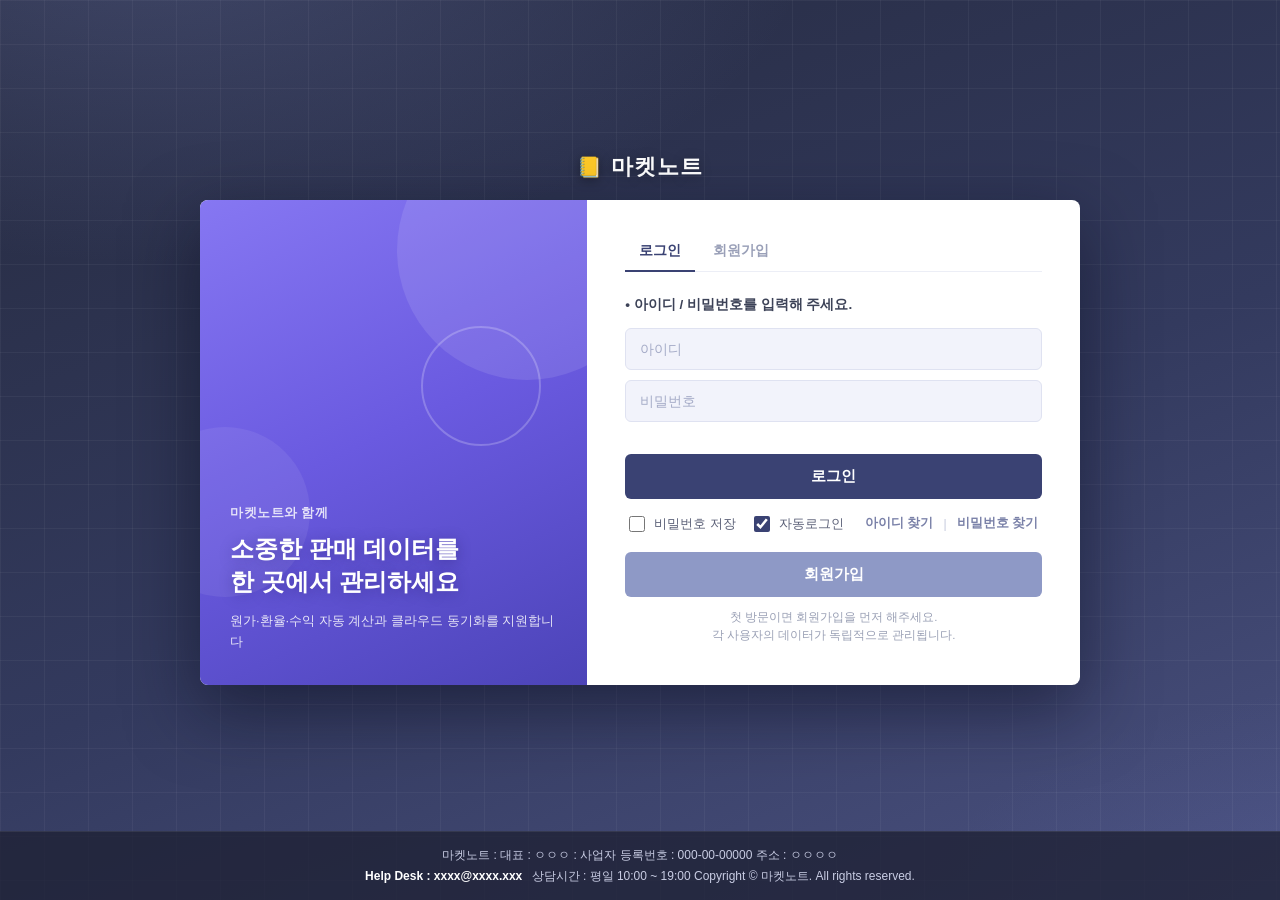
==== commit b47e2cfd: "rererere" ====
--- a/index.html
+++ b/index.html
@@ -13,7 +13,7 @@
 <link rel="apple-touch-icon" href="apple-touch-icon.png?v=40" data-page-node-id="KNtpu1cUJDw8F4L6KJoWU2" />
 <link rel="stylesheet" href="css/base.css?v=46" data-page-node-id="VOoeeX6qVHClaG1wG2rrwB" />
 <link rel="stylesheet" href="css/card-features.css?v=42" data-page-node-id="aYxDRztzOf4hUrnRj9F6yv" />
-<link rel="stylesheet" href="css/auth.css?v=41" data-page-node-id="F60zfZG0WJIiHyWgzpHn1S" />
+<link rel="stylesheet" href="css/auth.css?v=42" data-page-node-id="F60zfZG0WJIiHyWgzpHn1S" />
 </head>
 <body class="app-hidden" data-page-node-id="wASRtpXfzaFArHBFrLer7W">
 
@@ -178,6 +178,11 @@
     </form>
     </div>
   </div>
+  <!-- 하단 회사정보 푸터 -->
+  <footer class="auth-footer" data-page-node-id="authFooter001">
+    <p class="auth-footer-line" data-page-node-id="authFooterL1">마켓노트 : 대표 : ㅇㅇㅇ : 사업자 등록번호 : 000-00-00000 주소 : ㅇㅇㅇㅇ</p>
+    <p class="auth-footer-line" data-page-node-id="authFooterL2"><strong data-page-node-id="authFooterHd">Help Desk : xxxx@xxxx.xxx</strong> 상담시간 : 평일 10:00 ~ 19:00 Copyright © 마켓노트. All rights reserved.</p>
+  </footer>
 </div>
 
 <header class="topbar" data-page-node-id="V4DDAPKO7SJTPGVHKu5ZWP">
--- a/css/auth.css
+++ b/css/auth.css
@@ -45,6 +45,9 @@
 .auth-brand {
   position: relative;
   z-index: 1;
+  /* margin-top:auto + 푸터 margin-top:auto → 잔여 공간 균등 분배.
+     덕분에 로고+카드 그룹이 푸터 위 공간에서 중앙보다 살짝 위에 배치됨 */
+  margin-top: auto;
   display: flex;
   align-items: center;
   gap: 8px;
@@ -352,6 +355,35 @@
   line-height: 1.55;
 }
 
+/* ===== 하단 회사정보 푸터 ===== */
+/* overlay padding(24px 16px)을 negative margin으로 상쇄해 화면 전체 폭으로 */
+.auth-footer {
+  position: relative;
+  z-index: 1;
+  align-self: stretch;
+  flex-shrink: 0;
+  margin-top: auto;
+  margin-left: -16px;
+  margin-right: -16px;
+  margin-bottom: -24px;
+  padding: 13px 20px;
+  text-align: center;
+  background: rgba(30, 33, 52, 0.78);
+  border-top: 1px solid rgba(255, 255, 255, 0.08);
+  color: #c9cde4;
+  font-size: 12px;
+  line-height: 1.75;
+  user-select: none;
+}
+.auth-footer-line {
+  margin: 0;
+}
+.auth-footer strong {
+  color: #ffffff;
+  font-weight: 700;
+  margin-right: 6px;
+}
+
 /* =====================================================
    회원가입 3단계 스텝퍼
    ===================================================== */
@@ -653,6 +685,13 @@
   .auth-panel {
     padding: 22px 24px 20px;
   }
+  .auth-footer {
+    margin-left: -12px;
+    margin-right: -12px;
+    margin-bottom: -18px;
+    padding: 11px 14px;
+    font-size: 11px;
+  }
 }
 /* 매우 좁은 화면 */
 @media (max-width: 480px) {
@@ -690,6 +729,14 @@
   .btn-signup {
     padding: 12px;
     font-size: 14px;
+  }
+  .auth-footer {
+    margin-left: -10px;
+    margin-right: -10px;
+    margin-bottom: -12px;
+    padding: 9px 10px;
+    font-size: 10px;
+    line-height: 1.6;
   }
 }
 /* 데스크톱이라도 세로가 짧으면 비주얼 패널 숨김 (폼 가독성 우선) */
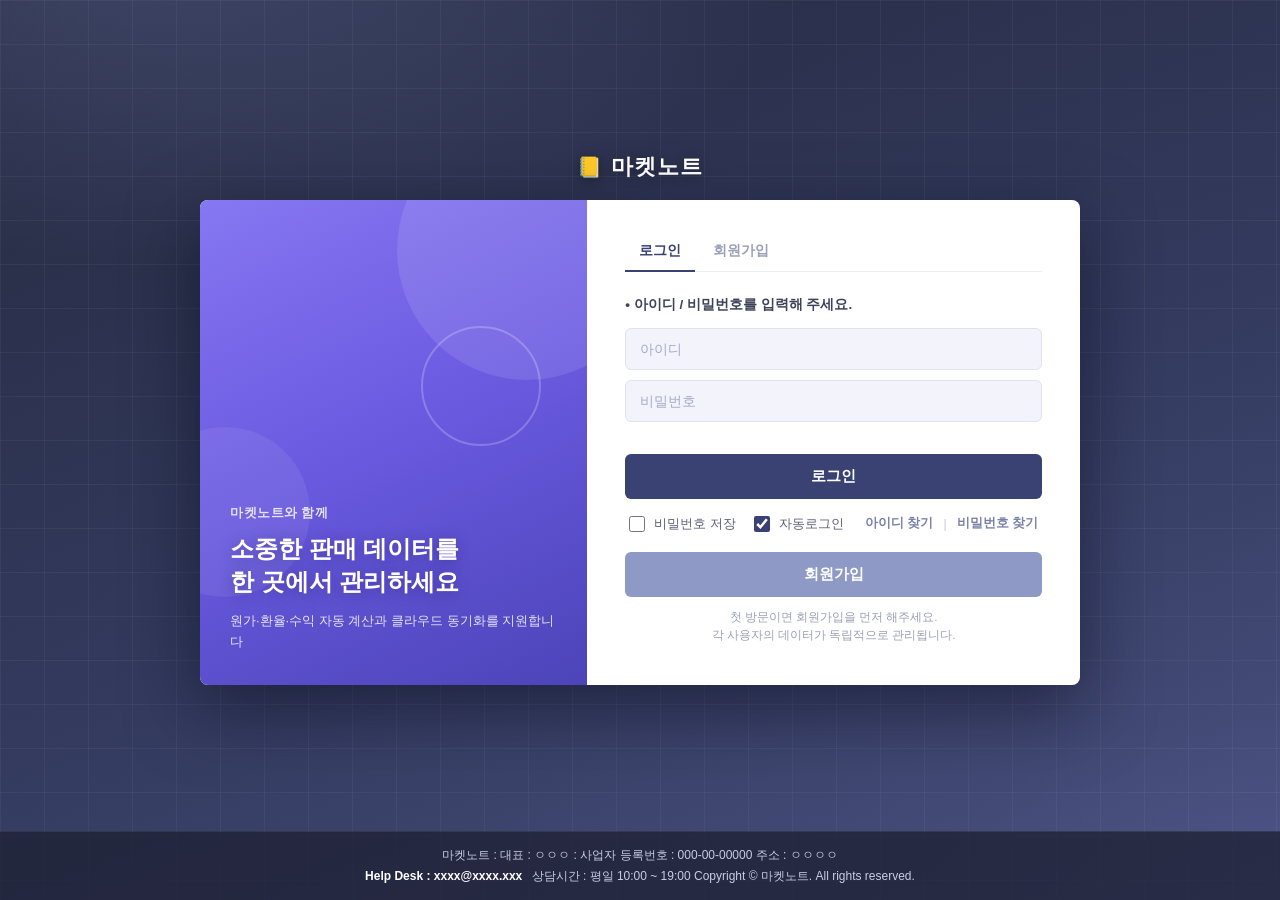
==== commit fa812e74: "EDIT" ====
--- a/index.html
+++ b/index.html
@@ -11,7 +11,7 @@
 <link rel="icon" type="image/png" sizes="32x32" href="favicon-32.png?v=40" data-page-node-id="X2STdLiyThz84iKu2xQ686" />
 <link rel="icon" type="image/png" sizes="16x16" href="favicon-16.png?v=40" data-page-node-id="UD98W6nXIUmDHCYrpfHZq1" />
 <link rel="apple-touch-icon" href="apple-touch-icon.png?v=40" data-page-node-id="KNtpu1cUJDw8F4L6KJoWU2" />
-<link rel="stylesheet" href="css/base.css?v=46" data-page-node-id="VOoeeX6qVHClaG1wG2rrwB" />
+<link rel="stylesheet" href="css/base.css?v=47" data-page-node-id="VOoeeX6qVHClaG1wG2rrwB" />
 <link rel="stylesheet" href="css/card-features.css?v=42" data-page-node-id="aYxDRztzOf4hUrnRj9F6yv" />
 <link rel="stylesheet" href="css/auth.css?v=42" data-page-node-id="F60zfZG0WJIiHyWgzpHn1S" />
 </head>
@@ -529,12 +529,13 @@
 <script src="js/xlsx-writer.js?v=43"></script>
 <script src="js/actions.js?v=42"></script>
 <script src="js/card.js?v=42"></script>
-<script src="js/menu.js?v=40"></script>
+<script src="js/menu.js?v=42"></script>
 <script src="js/rate-bulk.js?v=40"></script>
 <script src="js/percent-bulk.js?v=40"></script>
 <script src="js/auth.js?v=40"></script>
 <script src="js/cloud-sync.js?v=40"></script>
-<script src="js/account-recovery.js?v=40"></script>
+<script src="js/account-recovery.js?v=41"></script>
+<script src="js/menu-settings.js?v=43"></script>
 <script src="js/terms.js?v=40"></script>
 <script src="js/app.js?v=40"></script>
 
--- a/css/base.css
+++ b/css/base.css
@@ -1325,3 +1325,179 @@
   background: rgba(99, 102, 241, 0.45);
   border-color: rgba(99, 102, 241, 0.8);
 }
+
+/* =====================================================
+   사용자 배지 드롭다운 + 환경설정 모달 (menu-settings.js)
+   ===================================================== */
+
+/* ----- 배지 아래 드롭다운 (환경설정 / 비밀번호 변경) ----- */
+.user-badge-menu {
+  position: fixed;
+  z-index: 12000;
+  min-width: 168px;
+  background: #ffffff;
+  border: 1px solid #e2e4ef;
+  border-radius: 10px;
+  box-shadow: 0 12px 32px rgba(20, 24, 60, 0.18);
+  padding: 6px;
+  display: flex;
+  flex-direction: column;
+  gap: 2px;
+  animation: userBadgeMenuIn 0.14s ease;
+}
+@keyframes userBadgeMenuIn {
+  from { opacity: 0; transform: translateY(-4px); }
+  to   { opacity: 1; transform: translateY(0); }
+}
+.user-badge-menu-item {
+  display: flex;
+  align-items: center;
+  gap: 8px;
+  width: 100%;
+  border: none;
+  background: transparent;
+  padding: 10px 12px;
+  border-radius: 7px;
+  font-size: 13.5px;
+  font-weight: 600;
+  color: #3c4257;
+  cursor: pointer;
+  text-align: left;
+  font-family: inherit;
+  transition: background 0.12s;
+  white-space: nowrap;
+}
+.user-badge-menu-item:hover {
+  background: #f1f2fa;
+  color: #22264a;
+}
+.user-badge-menu-icon {
+  font-size: 14px;
+  flex-shrink: 0;
+}
+
+/* ----- 환경설정 모달 ----- */
+.menu-settings-overlay {
+  position: fixed;
+  inset: 0;
+  z-index: 12010;
+  background: rgba(18, 20, 38, 0.55);
+  display: flex;
+  align-items: center;
+  justify-content: center;
+  padding: 20px;
+  animation: userBadgeMenuIn 0.14s ease;
+}
+.menu-settings-modal {
+  width: 100%;
+  max-width: 420px;
+  max-height: calc(100vh - 40px);
+  overflow-y: auto;
+  background: #ffffff;
+  border-radius: 14px;
+  box-shadow: 0 24px 64px rgba(10, 12, 34, 0.35);
+  padding: 22px 22px 18px;
+  box-sizing: border-box;
+}
+.menu-settings-title {
+  margin: 0 0 6px;
+  font-size: 17px;
+  font-weight: 800;
+  color: #22264a;
+}
+.menu-settings-desc {
+  margin: 0 0 14px;
+  font-size: 12px;
+  line-height: 1.6;
+  color: #8a8fa8;
+}
+.menu-settings-body {
+  display: flex;
+  flex-direction: column;
+  gap: 14px;
+}
+.menu-settings-section {
+  border: 1px solid #eceef6;
+  border-radius: 10px;
+  padding: 12px 14px 10px;
+}
+.menu-settings-section-title {
+  font-size: 13px;
+  font-weight: 800;
+  color: #3a4273;
+  margin-bottom: 6px;
+}
+.menu-settings-row {
+  display: flex;
+  align-items: center;
+  gap: 10px;
+  padding: 7px 2px;
+  cursor: pointer;
+  user-select: none;
+  border-radius: 6px;
+  transition: background 0.12s;
+}
+.menu-settings-row:hover {
+  background: #f6f7fc;
+}
+.menu-settings-row input[type="checkbox"] {
+  width: 17px;
+  height: 17px;
+  accent-color: #3a4273;
+  cursor: pointer;
+  flex-shrink: 0;
+}
+.menu-settings-row-label {
+  font-size: 13.5px;
+  font-weight: 600;
+  color: #3c4257;
+}
+.menu-settings-error {
+  min-height: 16px;
+  margin: 8px 0 2px;
+  font-size: 12px;
+  color: #e05656;
+}
+.menu-settings-actions {
+  display: flex;
+  gap: 8px;
+  margin-top: 4px;
+}
+.menu-settings-btn {
+  flex: 1;
+  padding: 11px;
+  border: none;
+  border-radius: 8px;
+  font-size: 14px;
+  font-weight: 700;
+  cursor: pointer;
+  font-family: inherit;
+  transition: background 0.15s;
+}
+.menu-settings-btn-cancel {
+  background: #e8eaf3;
+  color: #5c6178;
+}
+.menu-settings-btn-cancel:hover {
+  background: #d8dbe8;
+}
+.menu-settings-btn-save {
+  background: #3a4273;
+  color: #ffffff;
+}
+.menu-settings-btn-save:hover {
+  background: #2e3560;
+}
+
+/* ----- 모바일 ----- */
+@media (max-width: 480px) {
+  .user-badge-menu {
+    min-width: 150px;
+  }
+  .menu-settings-overlay {
+    padding: 14px;
+  }
+  .menu-settings-modal {
+    padding: 18px 16px 14px;
+  }
+}
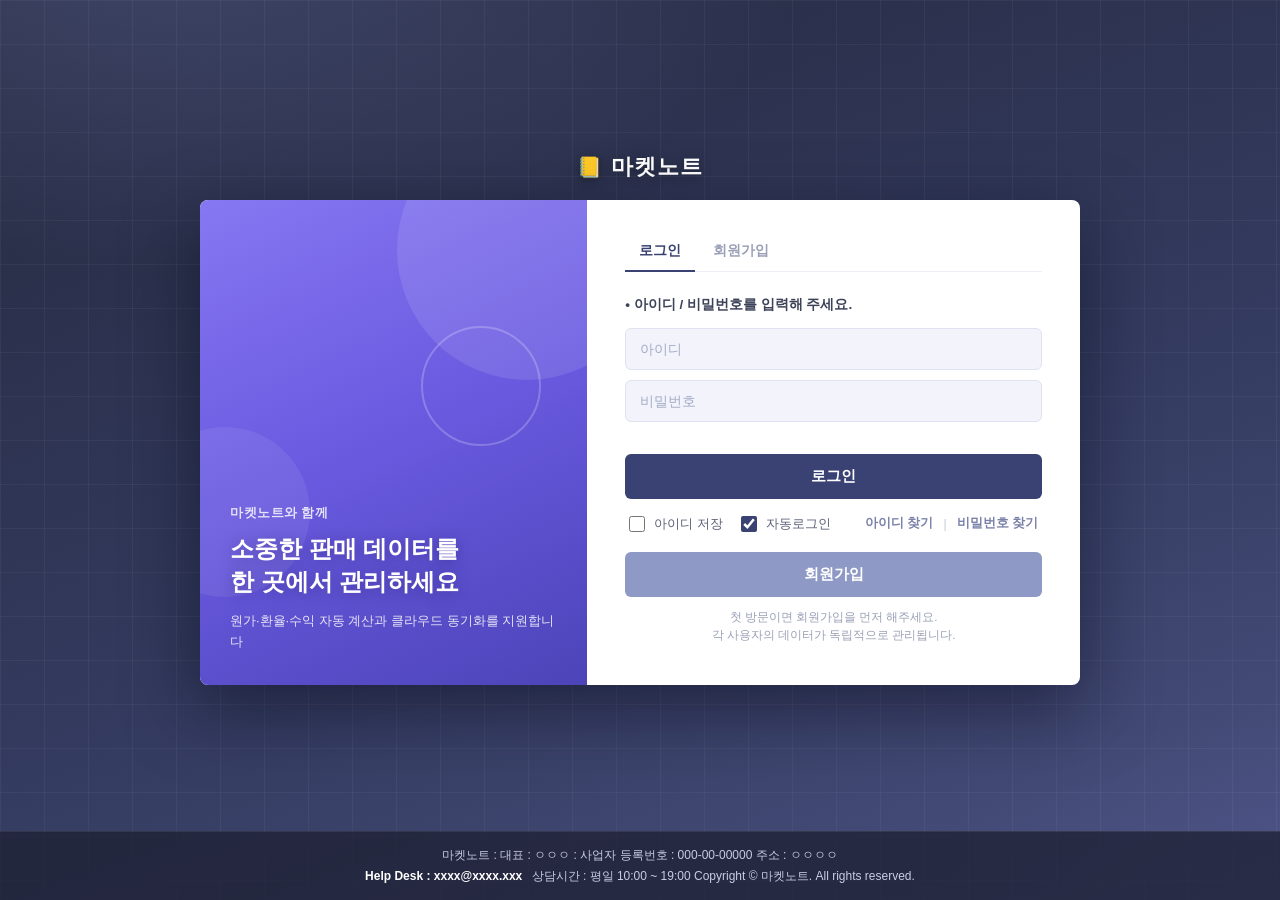
==== commit 23d81b2e: "1" ====
--- a/index.html
+++ b/index.html
@@ -73,7 +73,7 @@
           <div class="auth-options" id="auth-options" data-page-node-id="oE6xecE8pg0B5OogbFYYWv">
             <label class="auth-checkbox" data-page-node-id="xf64QY2JRxHCyDWutAuffh">
               <input type="checkbox" id="auth-save-pw" data-page-node-id="mdXaqwiO3MkFLGKh9S2apx" />
-              <span data-page-node-id="XuyrPv2QFs8SZ1Y1HhaQBR">비밀번호 저장</span>
+              <span data-page-node-id="XuyrPv2QFs8SZ1Y1HhaQBR">아이디 저장</span>
             </label>
             <label class="auth-checkbox" data-page-node-id="TgvPmYbkj9gUcBW3EZB5Zo">
               <input type="checkbox" id="auth-auto-login" data-page-node-id="GMW3jgNXtuQ9Qro1QVWpQJ" />
@@ -147,7 +147,7 @@
         </div>
         <div class="auth-field" data-page-node-id="lDbpjBJ6SNpdToivIv87pz">
           <label for="reg-password" data-page-node-id="6cuIEFdZZeit8qKwegiA0q">비밀번호</label>
-          <input type="password" id="reg-password" placeholder="6자 이상" autocomplete="new-password" data-page-node-id="rZl2d1LKVPJW5reArq6pBu" />
+          <input type="password" id="reg-password" placeholder="8자 이상" autocomplete="new-password" data-page-node-id="rZl2d1LKVPJW5reArq6pBu" />
         </div>
         <div class="auth-field" id="reg-confirm-field" data-page-node-id="O63PT6ASPlfGmHFqBVY9BO">
           <label for="reg-password-confirm" data-page-node-id="bq2CCDWrJ74KUk8A6V39Bs">비밀번호 확인</label>
@@ -467,7 +467,7 @@
       </div>
       <div class="auth-field" data-page-node-id="M2xaJ9c30y31DOWEqhox3H">
         <label for="find-pw-new" data-page-node-id="WHxDGbg0ErLcndc2q8yn14">새 비밀번호</label>
-        <input type="password" id="find-pw-new" placeholder="6자 이상" autocomplete="new-password" data-page-node-id="FMjgmaCd6zsZXP1UTkmlFN" />
+        <input type="password" id="find-pw-new" placeholder="8자 이상" autocomplete="new-password" data-page-node-id="FMjgmaCd6zsZXP1UTkmlFN" />
       </div>
       <div class="auth-field" data-page-node-id="afqLLbdHfOVx5XFoYQ6mT1">
         <label for="find-pw-new-confirm" data-page-node-id="k34k5HfqFTzsjls2E39CZj">새 비밀번호 확인</label>
@@ -503,7 +503,7 @@
     </div>
     <div class="auth-field" data-page-node-id="RHrAdURWDX5mjzti1ih8PL">
       <label for="change-pw-new" data-page-node-id="FdRBnwED8ToEg3ZqtG350U">새 비밀번호</label>
-      <input type="password" id="change-pw-new" placeholder="6자 이상" autocomplete="new-password" data-page-node-id="t6eUS4jkURLRWOZEkZffkR" />
+      <input type="password" id="change-pw-new" placeholder="8자 이상" autocomplete="new-password" data-page-node-id="t6eUS4jkURLRWOZEkZffkR" />
     </div>
     <div class="auth-field" data-page-node-id="K1mPwI3EzCgTAbtp7ruP3S">
       <label for="change-pw-confirm" data-page-node-id="Qp5yU8sJ2Zzh94qteZyneB">새 비밀번호 확인</label>
@@ -529,7 +529,7 @@
 <script src="js/xlsx-writer.js?v=43"></script>
 <script src="js/actions.js?v=42"></script>
 <script src="js/card.js?v=42"></script>
-<script src="js/menu.js?v=42"></script>
+<script src="js/menu.js?v=43"></script>
 <script src="js/rate-bulk.js?v=40"></script>
 <script src="js/percent-bulk.js?v=40"></script>
 <script src="js/auth.js?v=40"></script>
--- a/css/card-features.css
+++ b/css/card-features.css
@@ -244,6 +244,104 @@
   background: #5b4bc4;
 }
 
+/* ----- 비용 전체입력 버튼 (판매수수료 전체입력 바 우측, N배송 전용) ----- */
+.bulk-fee-bar button.btn-bulk-cost {
+  background: #fff;
+  color: var(--primary);
+  border: 1px solid var(--primary);
+}
+.bulk-fee-bar button.btn-bulk-cost:hover {
+  background: #f1effc;
+}
+
+/* ----- 비용 전체입력 모달 (N배송 전용) ----- */
+.bulk-cost-overlay {
+  position: fixed;
+  inset: 0;
+  z-index: 12010;
+  background: rgba(18, 20, 38, 0.55);
+  display: flex;
+  align-items: center;
+  justify-content: center;
+  padding: 20px;
+}
+.bulk-cost-modal {
+  width: 100%;
+  max-width: 340px;
+  background: #ffffff;
+  border-radius: 14px;
+  box-shadow: 0 24px 64px rgba(10, 12, 34, 0.35);
+  padding: 22px 22px 18px;
+  box-sizing: border-box;
+}
+.bulk-cost-title {
+  margin: 0 0 6px;
+  font-size: 17px;
+  font-weight: 800;
+  color: #22264a;
+}
+.bulk-cost-desc {
+  margin: 0 0 14px;
+  font-size: 12px;
+  color: #6b7089;
+  line-height: 1.5;
+}
+.bulk-cost-body {
+  display: flex;
+  flex-direction: column;
+  gap: 8px;
+  margin-bottom: 16px;
+}
+.bulk-cost-row {
+  display: flex;
+  align-items: center;
+  justify-content: space-between;
+  gap: 10px;
+  cursor: pointer;
+}
+.bulk-cost-row-label {
+  font-size: 13px;
+  font-weight: 600;
+  color: #3a3f63;
+}
+.bulk-cost-input {
+  width: 110px;
+  border: 1px solid var(--border);
+  border-radius: 6px;
+  padding: 7px 9px;
+  font-size: 13px;
+  text-align: right;
+  font-family: inherit;
+}
+.bulk-cost-input:focus {
+  outline: none;
+  border-color: var(--primary);
+}
+.bulk-cost-actions {
+  display: flex;
+  gap: 8px;
+  justify-content: flex-end;
+}
+.bulk-cost-btn {
+  border: none;
+  border-radius: 8px;
+  padding: 8px 16px;
+  font-size: 13px;
+  font-weight: 600;
+  cursor: pointer;
+}
+.bulk-cost-btn-cancel {
+  background: #e4e6ef;
+  color: #3a3f63;
+}
+.bulk-cost-btn-apply {
+  background: var(--primary);
+  color: #fff;
+}
+.bulk-cost-btn-apply:hover {
+  background: #5b4bc4;
+}
+
 /* ----- 2개이상구매 행: 최종이익 반절 + 2개이상구매 반절 ----- */
 .product-card .field-row.split-profit {
   grid-template-columns: 1fr 1fr 0.5fr 0.5fr;
@@ -274,6 +372,7 @@
   .bulk-fee-bar {
     padding: 4px 8px;
     gap: 4px;
+    flex-wrap: wrap;
   }
   .bulk-fee-bar label {
     font-size: 11px;
